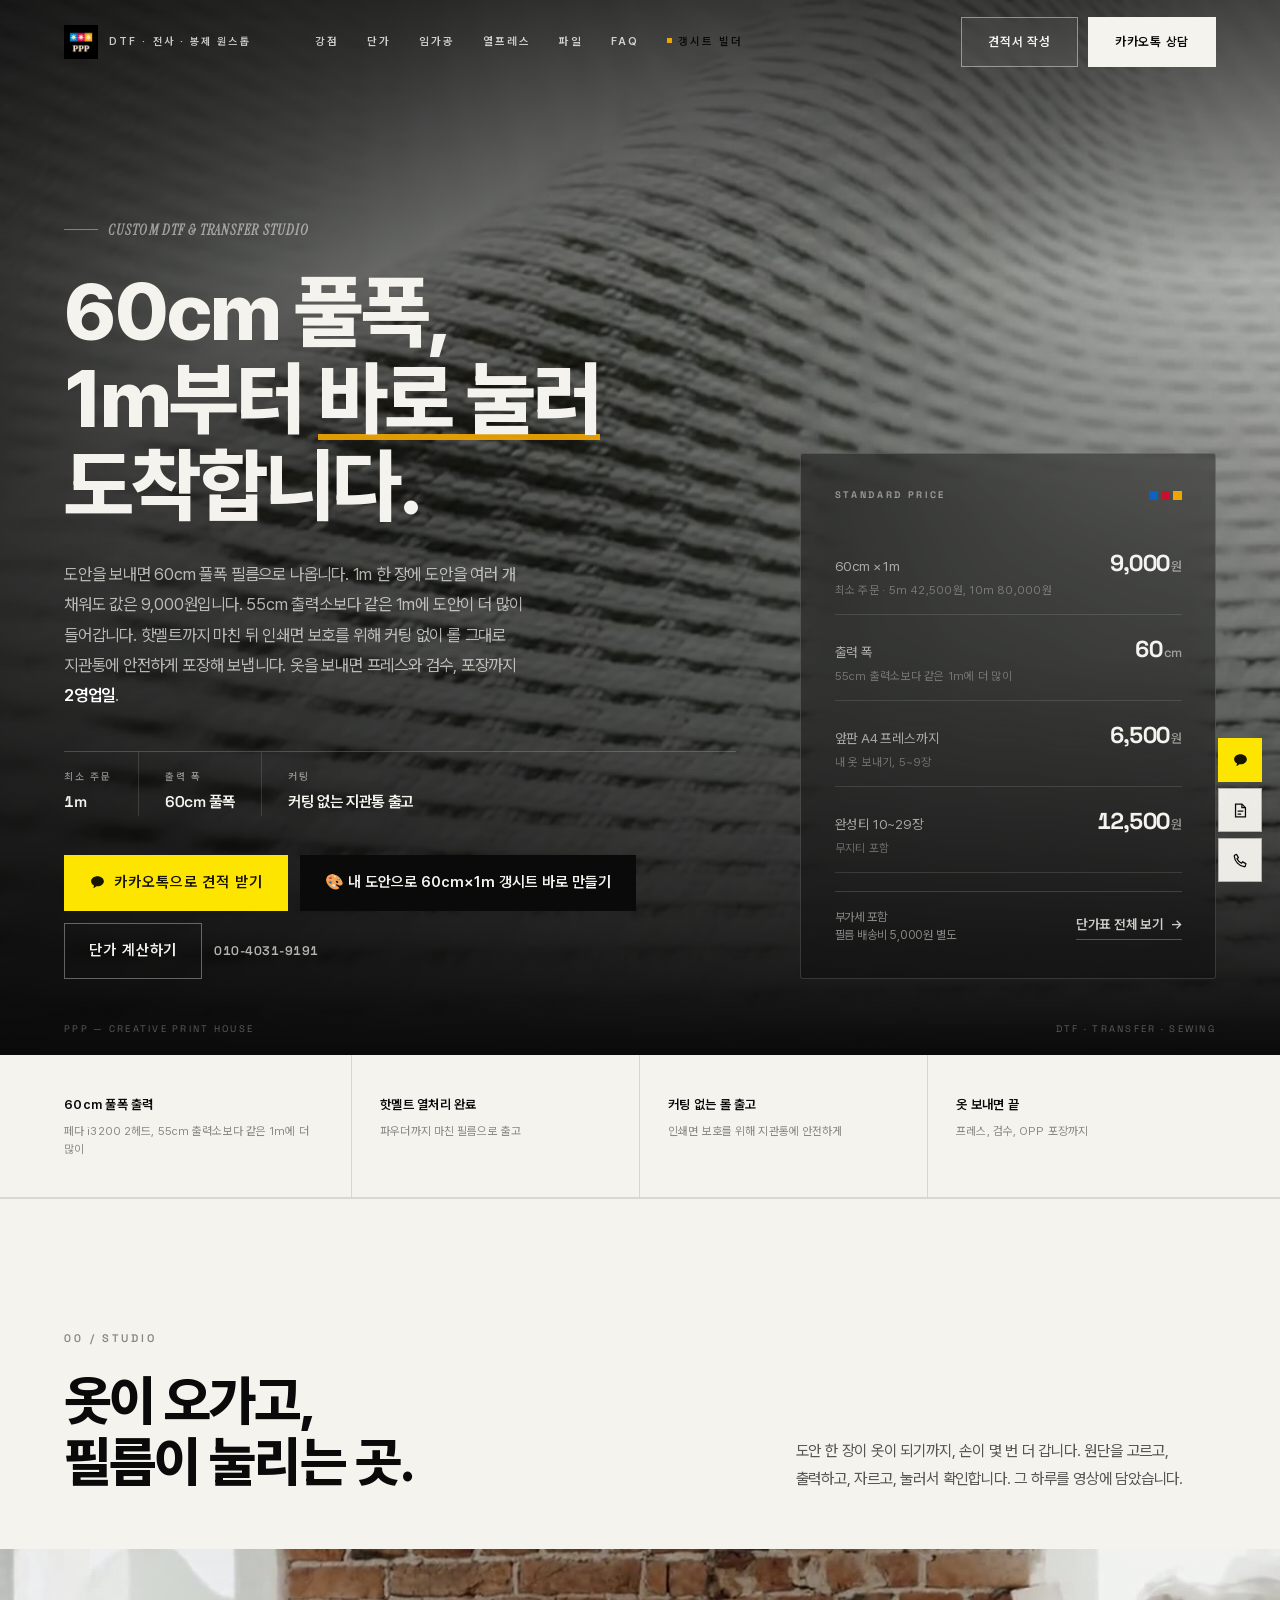
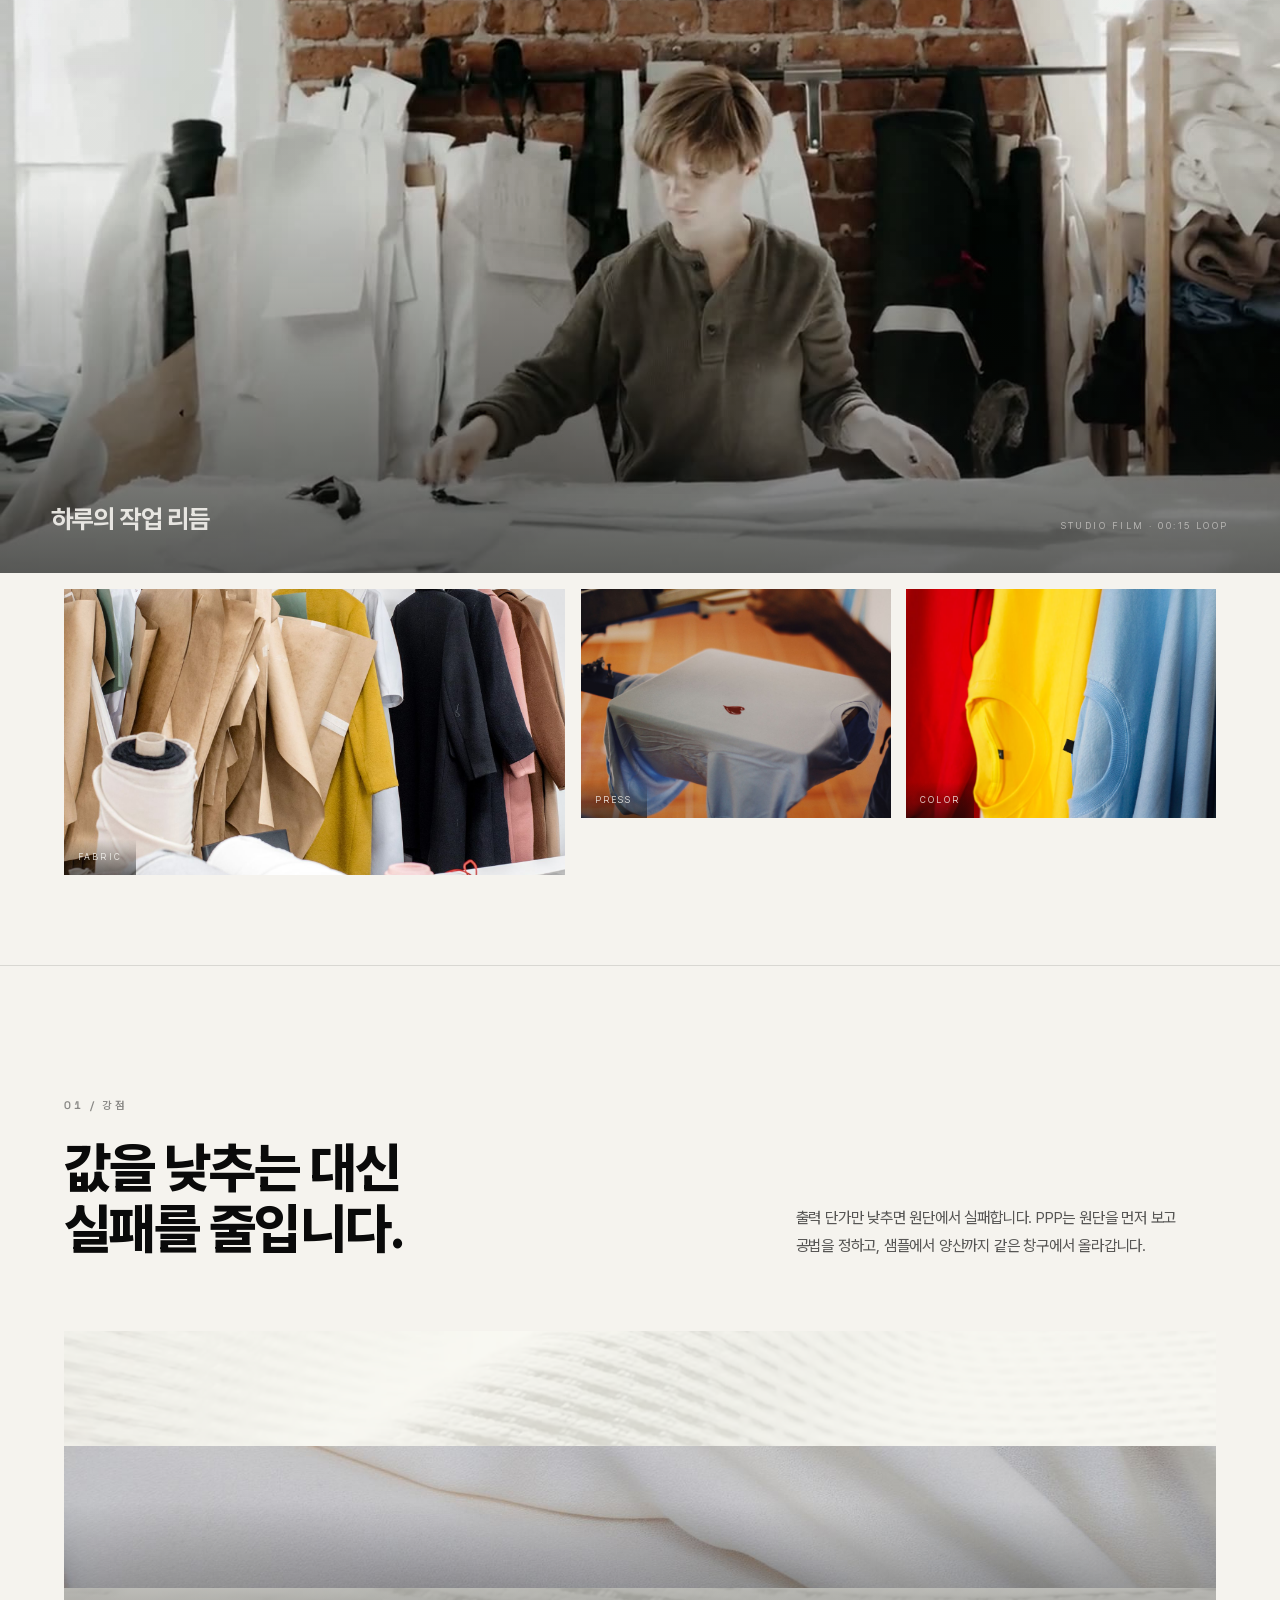
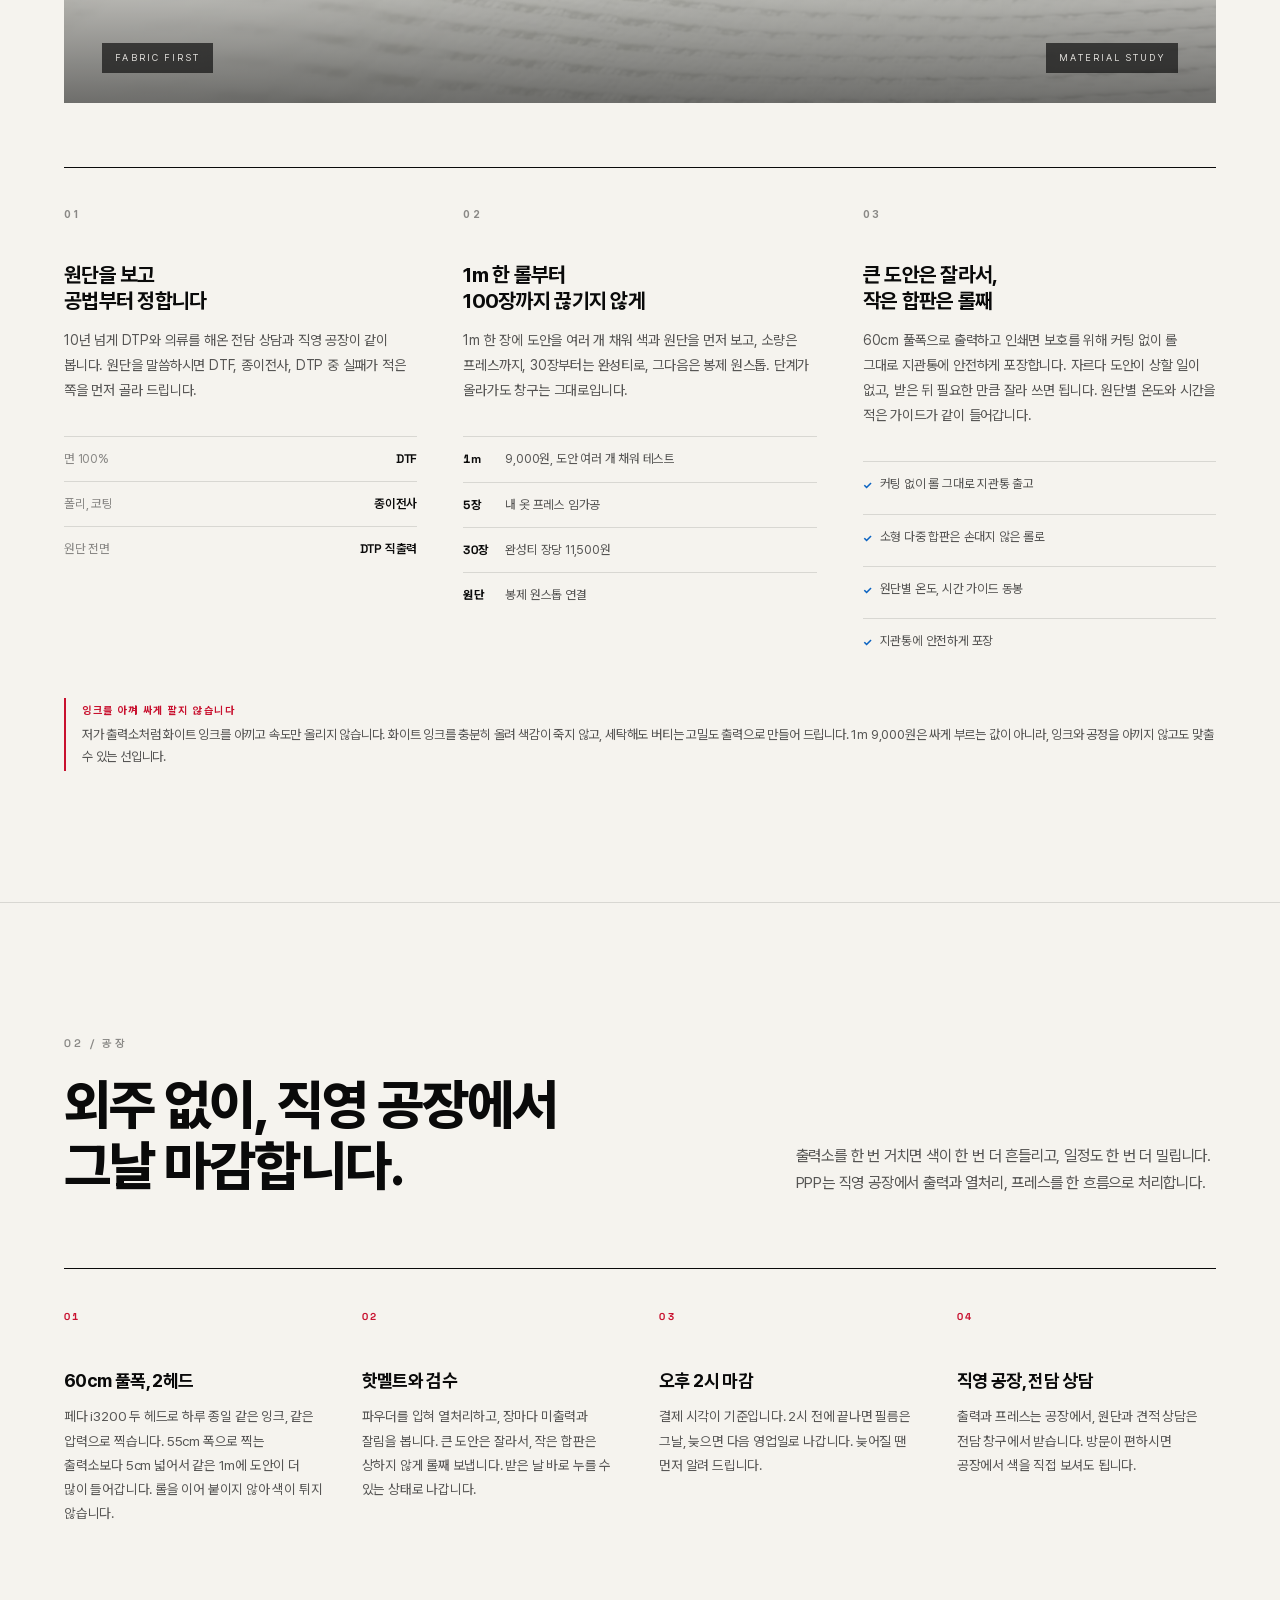
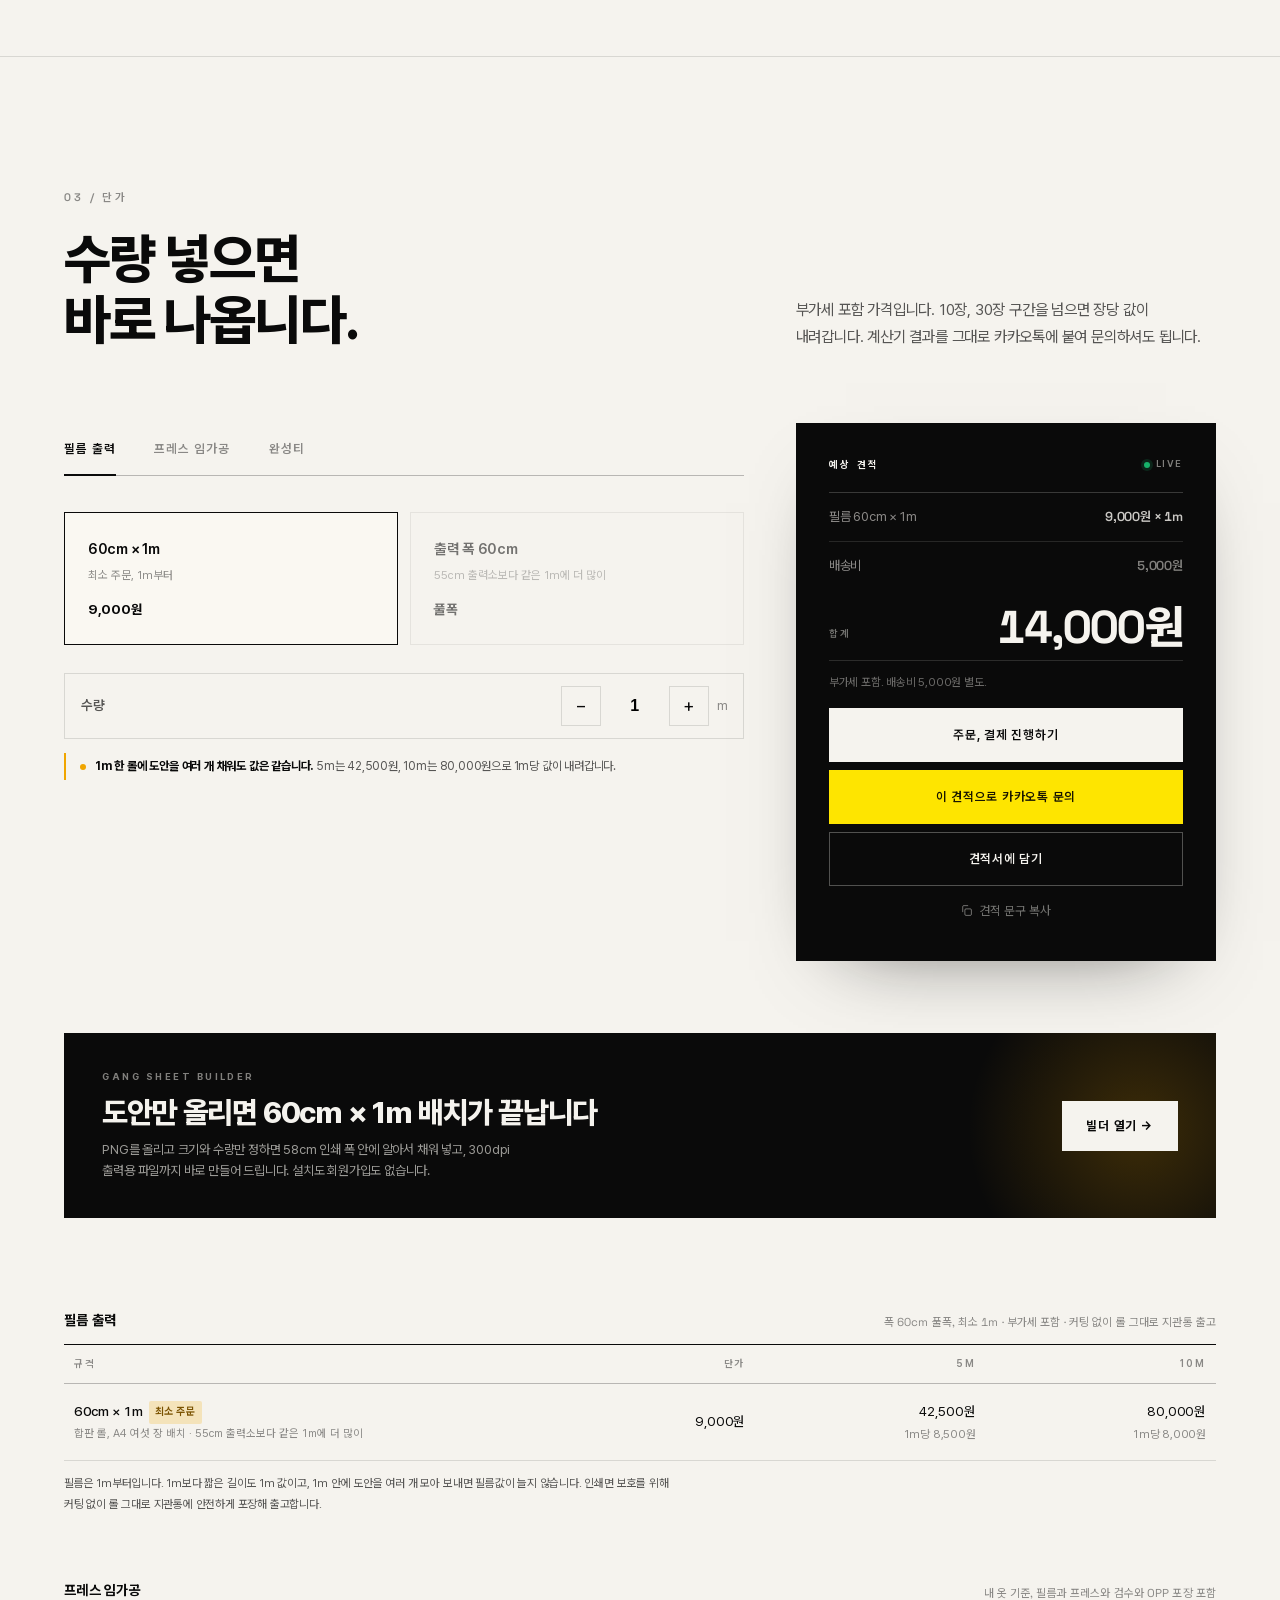
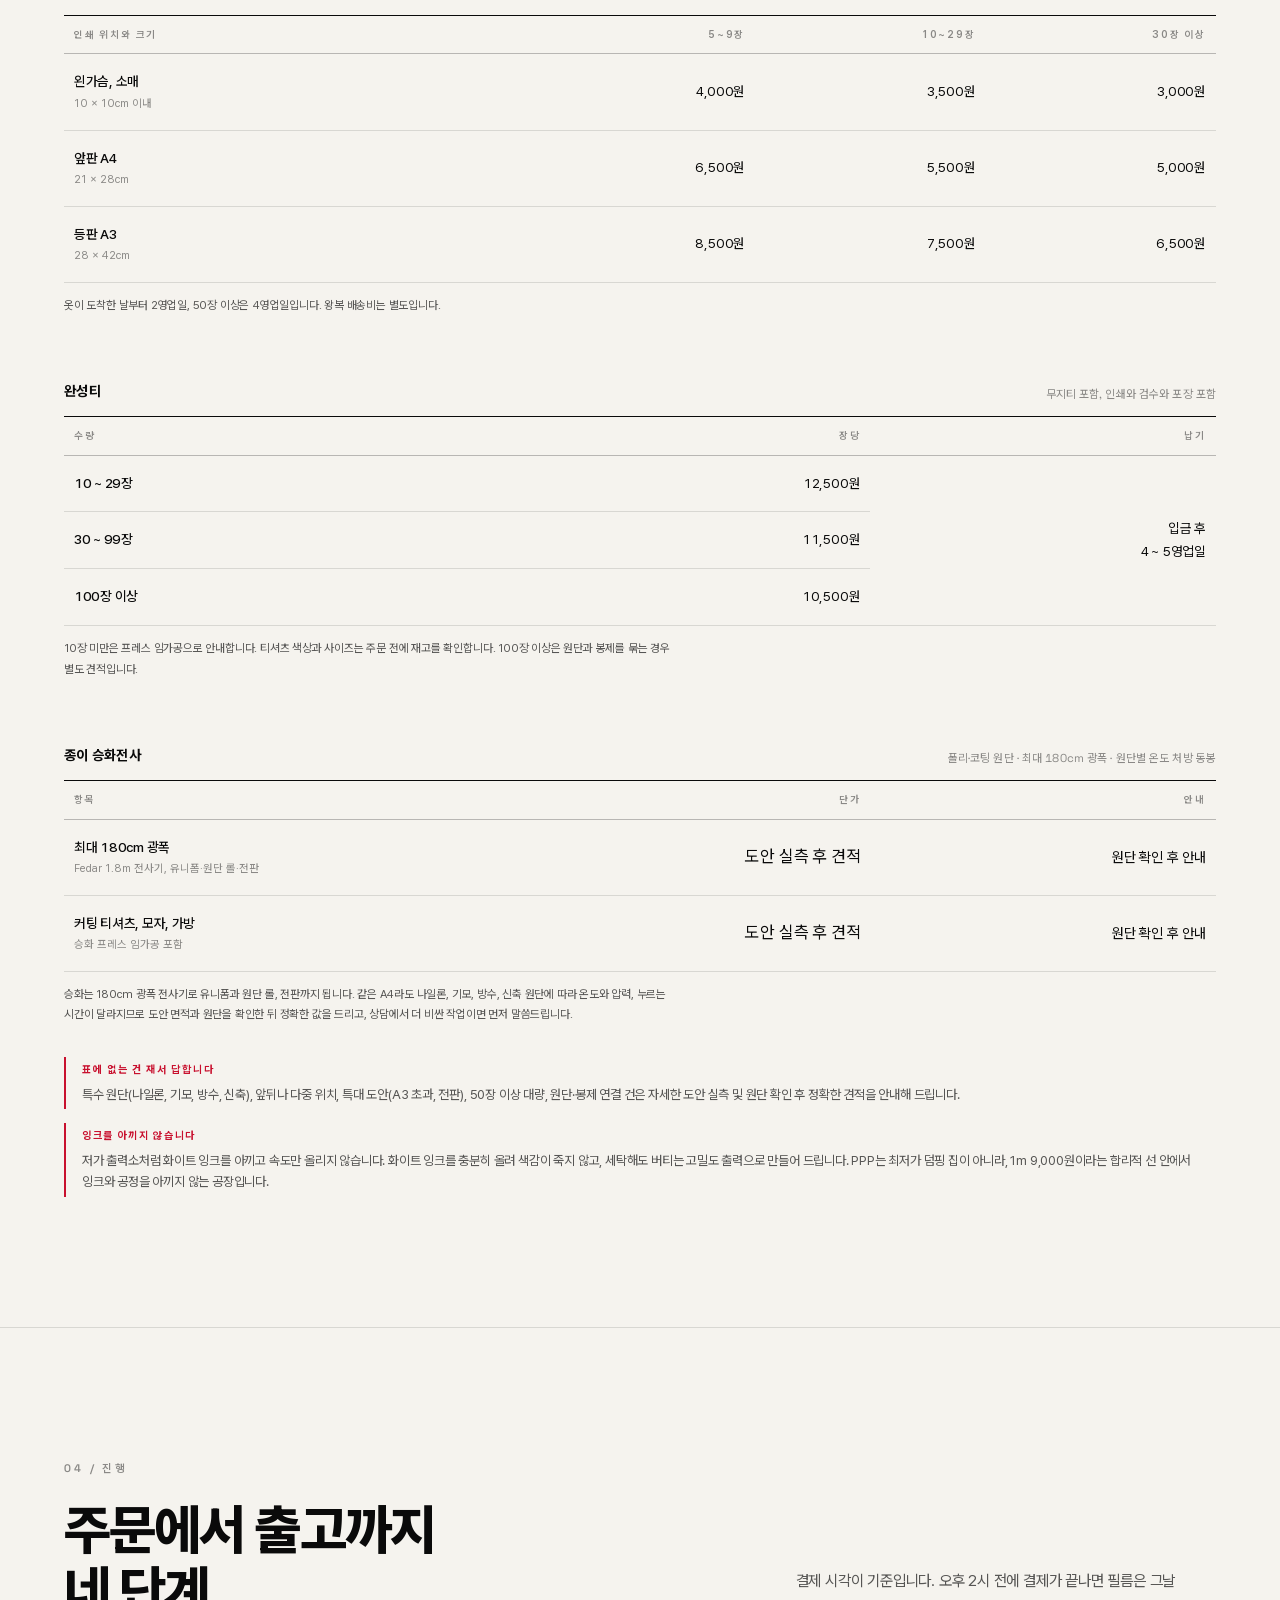
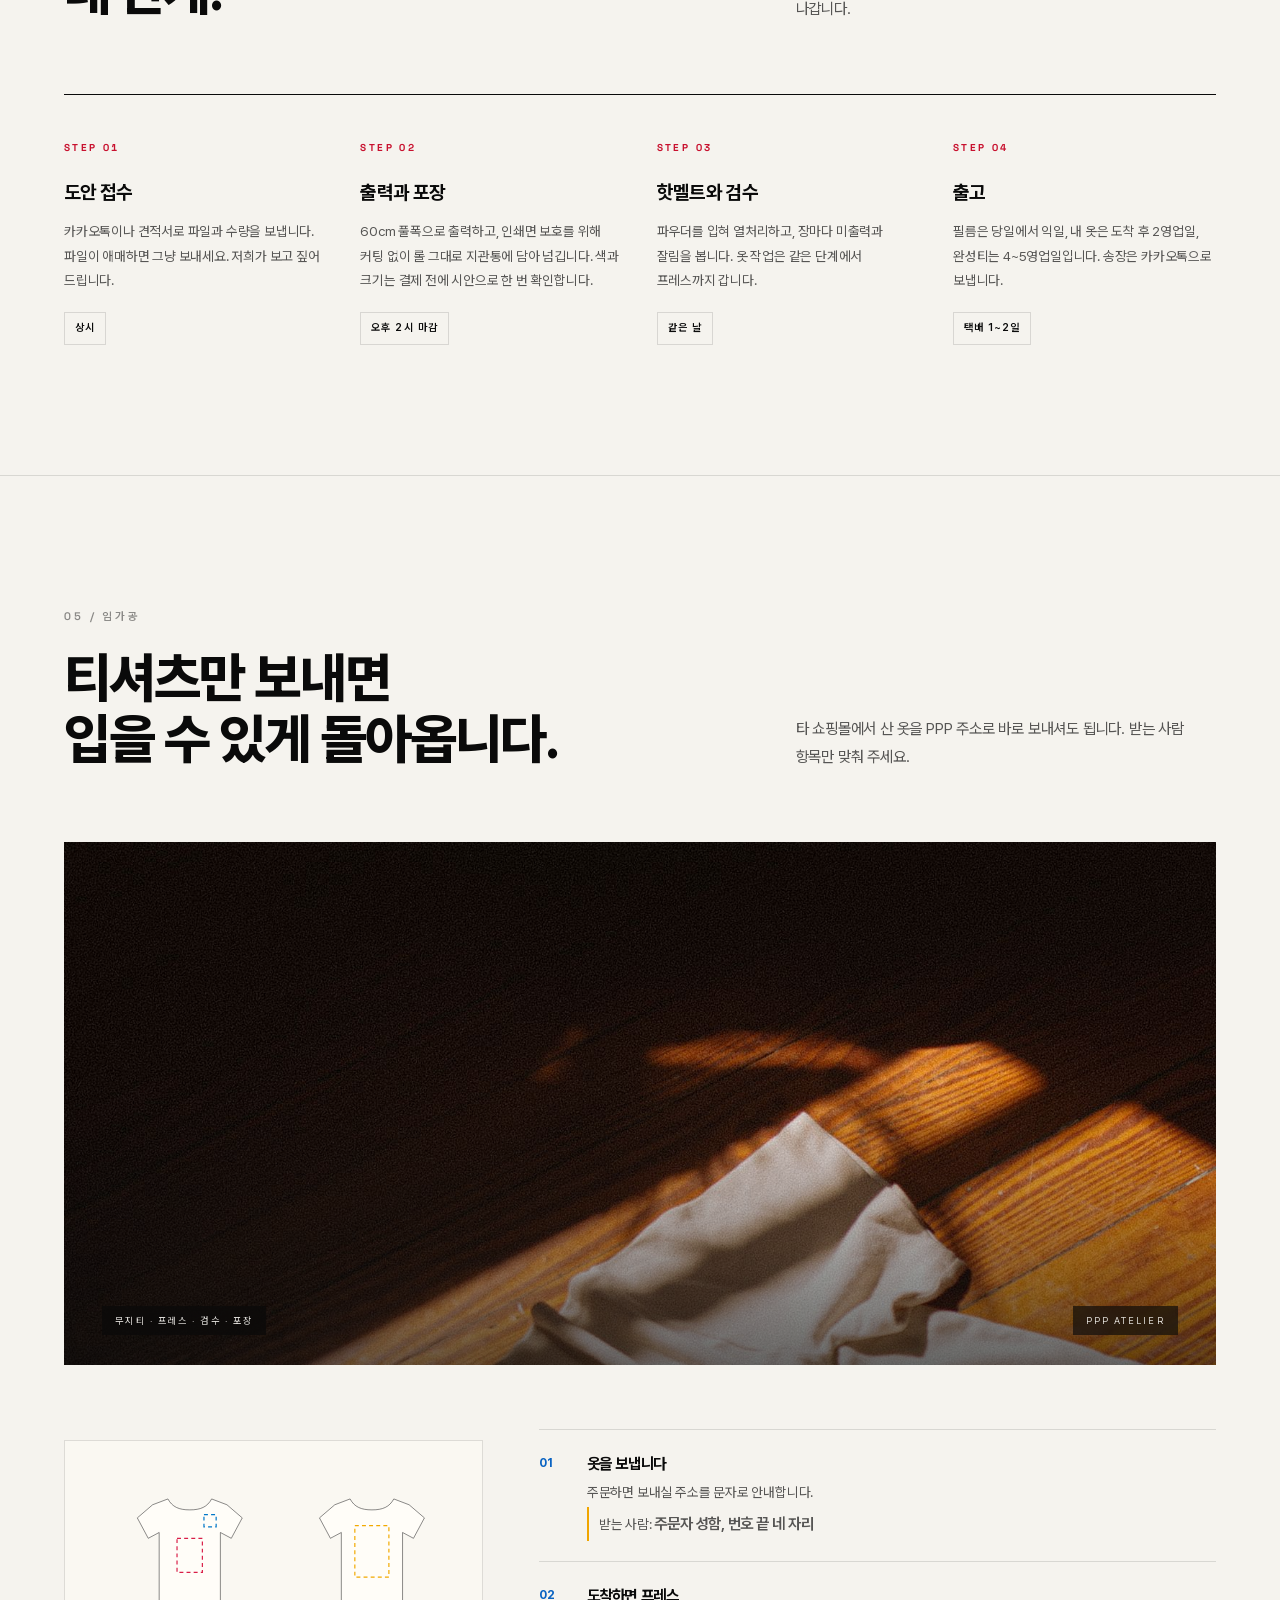
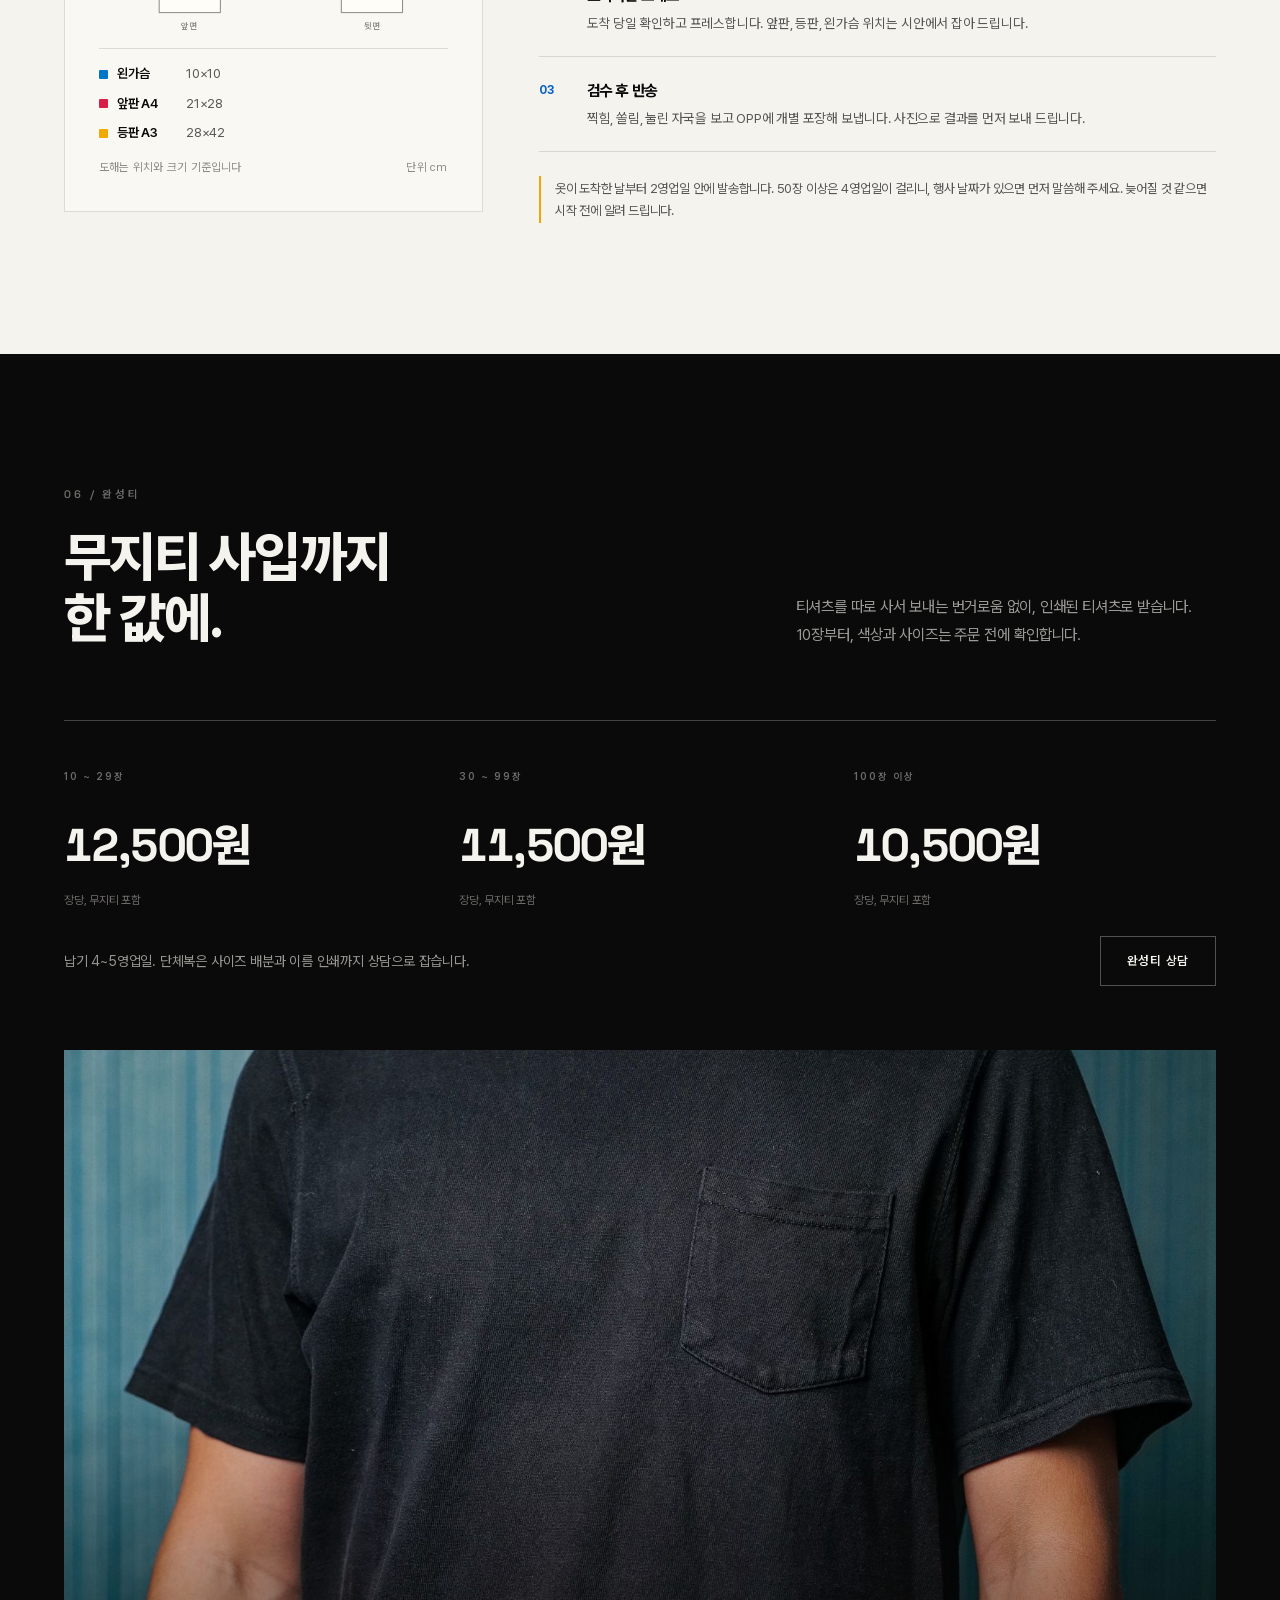
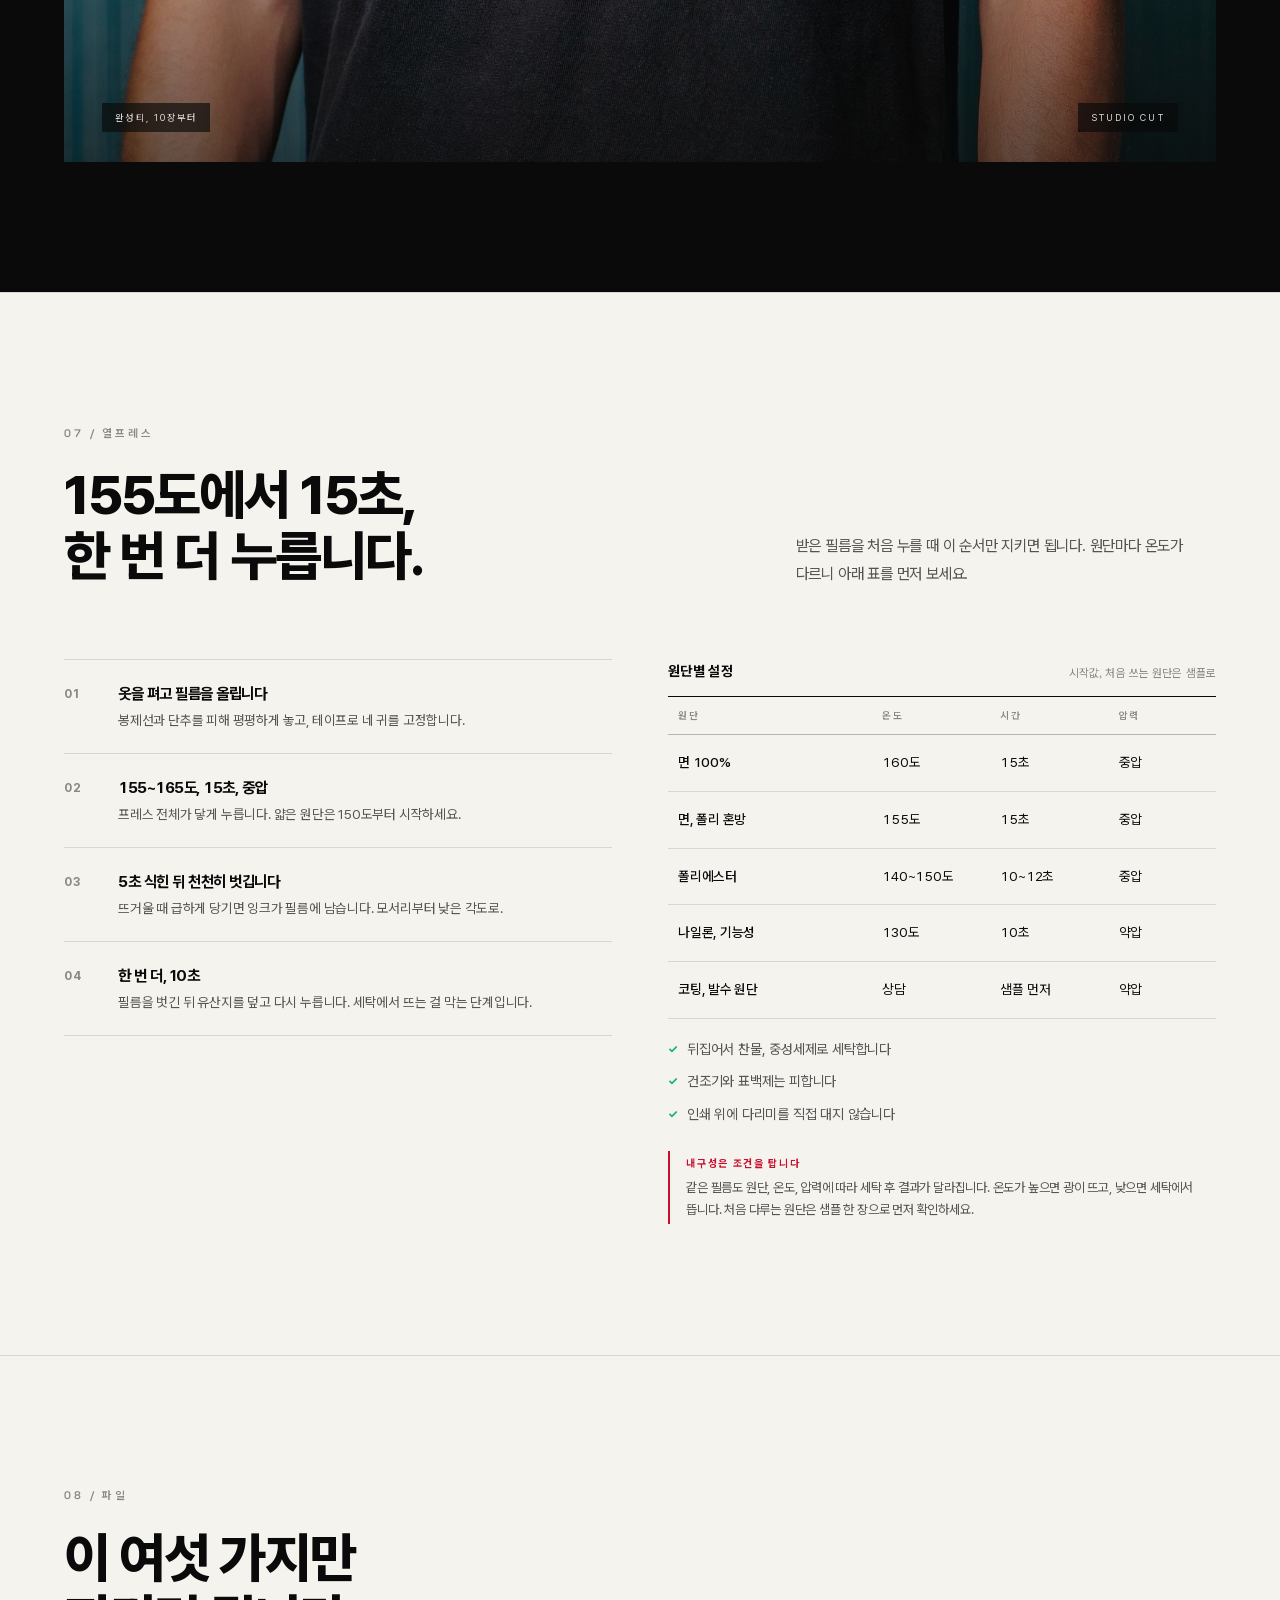
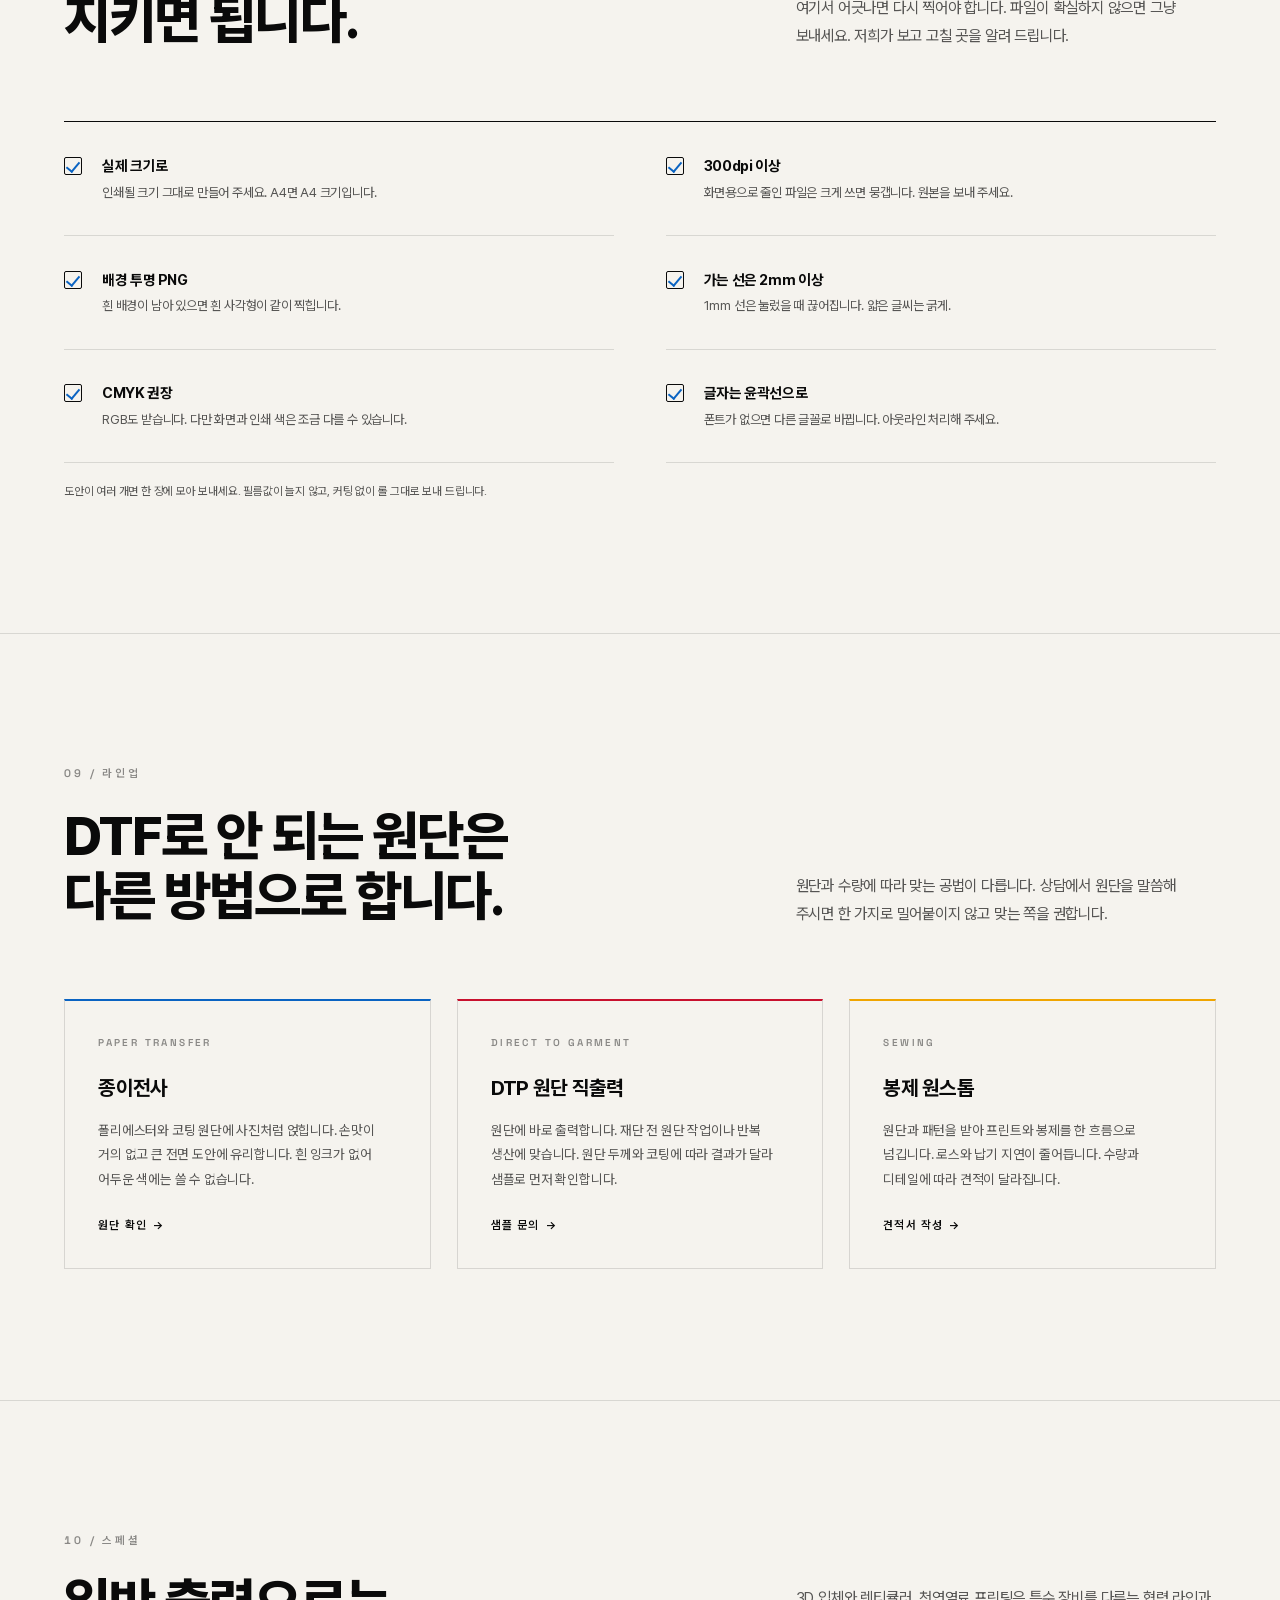
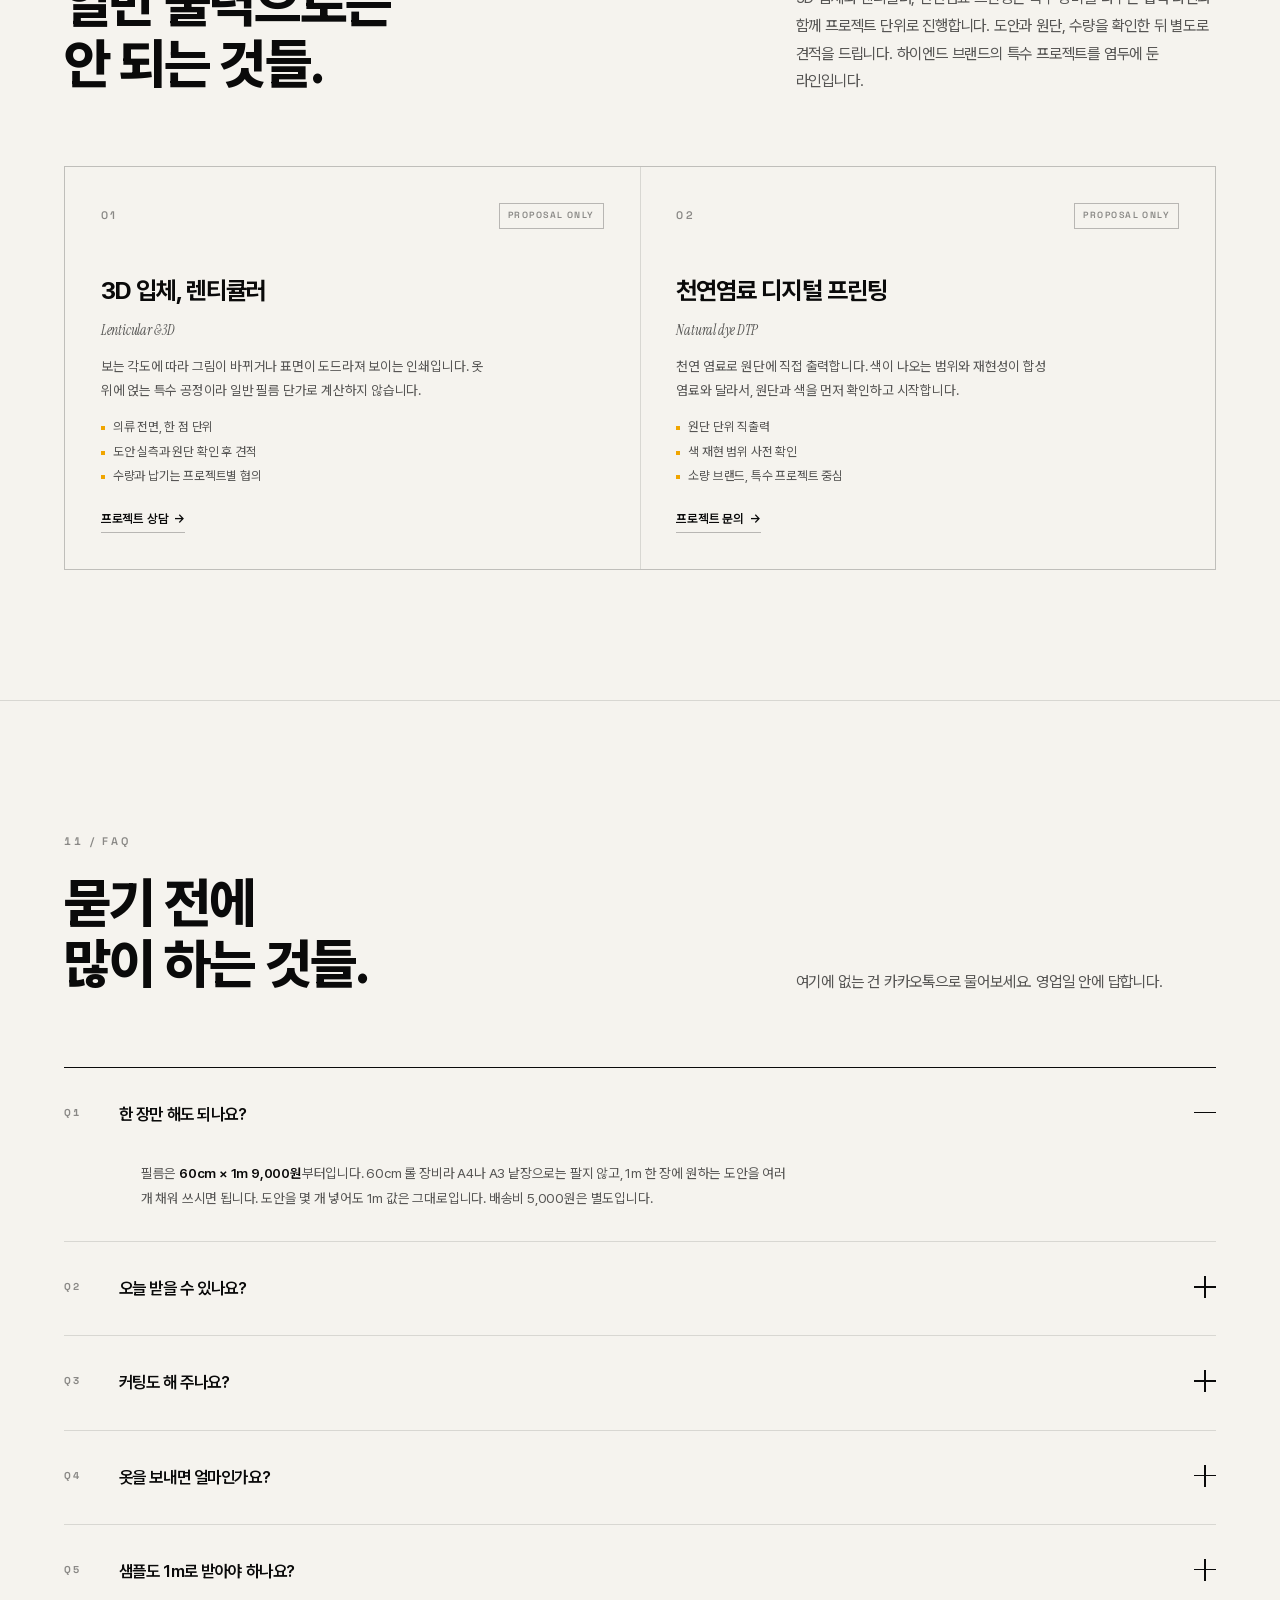
==== index.html @ 61d05943 "PPP 홈페이지와 60cm 갱시트 빌더" ====
<!DOCTYPE html>
<html lang="ko">
<head>
<meta charset="utf-8">
<meta name="viewport" content="width=device-width, initial-scale=1, viewport-fit=cover">
<title>PPP | 60cm 풀폭 DTF 출력, 1m부터 바로 눌러 쓰게 도착합니다</title>
<meta name="description" content="직영 DTF 공장. 페다 i3200 2헤드 60cm 풀폭 출력. 필름은 60cm × 1m 9,000원부터, 1m 안에 도안을 여러 개 채워 테스트합니다. 55cm 출력소보다 같은 1m에 도안이 더 들어갑니다. 커팅 없이 롤 그대로 지관통에 담아 보내고, 옷을 보내면 프레스와 검수, OPP 포장까지. 오후 2시 전 결제는 당일 출고.">
<meta name="theme-color" content="#0C0C0D">
<meta property="og:title" content="PPP | 60cm 풀폭 DTF 출력, 1m부터 바로 눌러 쓰게 도착합니다">
<meta property="og:description" content="페다 i3200 2헤드 60cm 풀폭. 60cm × 1m 9,000원, 5m 42,500원, 10m 80,000원. 옷을 보내면 프레스까지 2영업일.">
<meta property="og:type" content="website">
<link rel="stylesheet" href="assets/fonts.css">
<link rel="stylesheet" href="assets/order.css">
<style>
/* type: Pretendard + Space Grotesk + Instrument Serif */
.brand b,.eyebrow,.sec-no,.spec-top span,.spec-row dd,.mini dd,.ladder b,.rc-line b,.rc-total strong,
.tiers strong,.hero-meta dd,.hero-cap,.tbl-head span,.steps .n,.why .n,.g .n,.guide .n,.files .n,
.lineup .k,.faq summary .q,.hero .tel-link{
  font-family:"Space Grotesk","Pretendard Variable",Pretendard,sans-serif;font-feature-settings:"tnum" 1;
}
.brand b{font-weight:700;letter-spacing:.26em}
.eyebrow{letter-spacing:.28em}
.shot{min-width:0;max-width:100%}
.hero-act a[href="builder.html"]{text-transform:none;letter-spacing:0}
.sp{display:grid;grid-template-columns:1fr 1fr;gap:1px;background:var(--line);border:1px solid var(--line)}
.sp article{background:var(--paper);padding:clamp(22px,2.8vw,42px);display:flex;flex-direction:column;min-height:330px;transition:background .22s}
.sp article:hover{background:#fff}
.sp-top{display:flex;justify-content:space-between;align-items:center;gap:10px;margin-bottom:clamp(26px,3.6vw,54px)}
.sp-n{font-family:"Space Grotesk",Pretendard,sans-serif;font-size:11px;font-weight:600;letter-spacing:.2em;color:var(--ink-50)}
.sp-tag{font-family:"Space Grotesk",Pretendard,sans-serif;font-size:9px;font-weight:600;letter-spacing:.16em;text-transform:uppercase;color:var(--ink-50);border:1px solid var(--line-strong);padding:4px 8px}
.sp h3{font-size:clamp(19px,1.9vw,25px);font-weight:700;letter-spacing:-.04em;line-height:1.28}
.sp-en{font-family:"Instrument Serif",Georgia,serif;font-style:italic;font-size:15px;color:var(--ink-50);margin-top:5px}
.sp p{margin-top:13px;font-size:13.5px;color:var(--ink-70);line-height:1.72;max-width:44ch}
.sp ul{list-style:none;padding:0;margin:16px 0 0;display:grid;gap:6px}
.sp li{font-size:12.5px;color:var(--ink-70);display:flex;gap:8px;line-height:1.5}
.sp li::before{content:"";width:4px;height:4px;background:var(--yellow);margin-top:8px;flex:0 0 auto}
.sp-go{margin-top:auto;padding-top:22px;font-size:12.5px;font-weight:600;display:inline-flex;gap:6px;align-items:center;border-bottom:1px solid var(--line-strong);align-self:flex-start;padding-bottom:2px}
.sp-go:hover{border-bottom-color:var(--ink)}
@media (max-width:760px){.sp{grid-template-columns:1fr}.sp article{min-height:0}}
.rc-order-cta{background:var(--paper);color:var(--ink);border:0;font-weight:700;letter-spacing:.02em}
.rc-order-cta:hover{background:#fff}
.hero .eyebrow{font-family:"Instrument Serif",Georgia,serif;font-style:italic;font-size:14px;letter-spacing:.08em;text-transform:none}
.rc-total strong,.tiers strong,.spec-row dd{letter-spacing:-.035em}
</style>
<style>
/* 갱시트 빌더 CTA */
.build-cta{display:grid;grid-template-columns:minmax(0,1fr) auto;gap:clamp(16px,3vw,40px);align-items:center;  background:var(--ink);color:var(--paper);padding:clamp(22px,3vw,36px) clamp(20px,3vw,40px);margin-top:clamp(40px,6vw,72px);  text-decoration:none;position:relative;overflow:hidden;transition:background .2s}
.build-cta:hover{background:#141416}
.build-cta::after{content:"";position:absolute;right:-8%;top:-40%;width:340px;height:340px;  background:radial-gradient(closest-side,rgba(240,165,0,.22),transparent);pointer-events:none}
.build-cta .bc-k{display:block;font-size:9.5px;font-weight:700;letter-spacing:.26em;text-transform:uppercase;color:rgba(245,243,238,.5)}
.build-cta b{display:block;font-size:clamp(19px,2.4vw,30px);font-weight:800;letter-spacing:-.04em;line-height:1.24;margin:8px 0 0}
.build-cta p{font-size:13px;line-height:1.66;color:rgba(245,243,238,.62);margin:8px 0 0;max-width:52ch}
.build-cta .bc-go{display:inline-flex;align-items:center;gap:8px;height:50px;padding:0 24px;background:var(--paper);color:var(--ink);  font-size:12.5px;font-weight:700;letter-spacing:.06em;text-transform:uppercase;white-space:nowrap;position:relative;z-index:1}
.build-cta:hover .bc-go{background:#fff}
@media (max-width:760px){.build-cta{grid-template-columns:1fr}.build-cta .bc-go{justify-self:start}}
.nav a.is-new{color:var(--ink)}
.nav a.is-new::before{content:"";display:inline-block;width:5px;height:5px;background:var(--yellow);margin-right:6px;vertical-align:2px}
</style>
<style>@font-face{font-family:'Pretendard Variable';src:url([data-uri]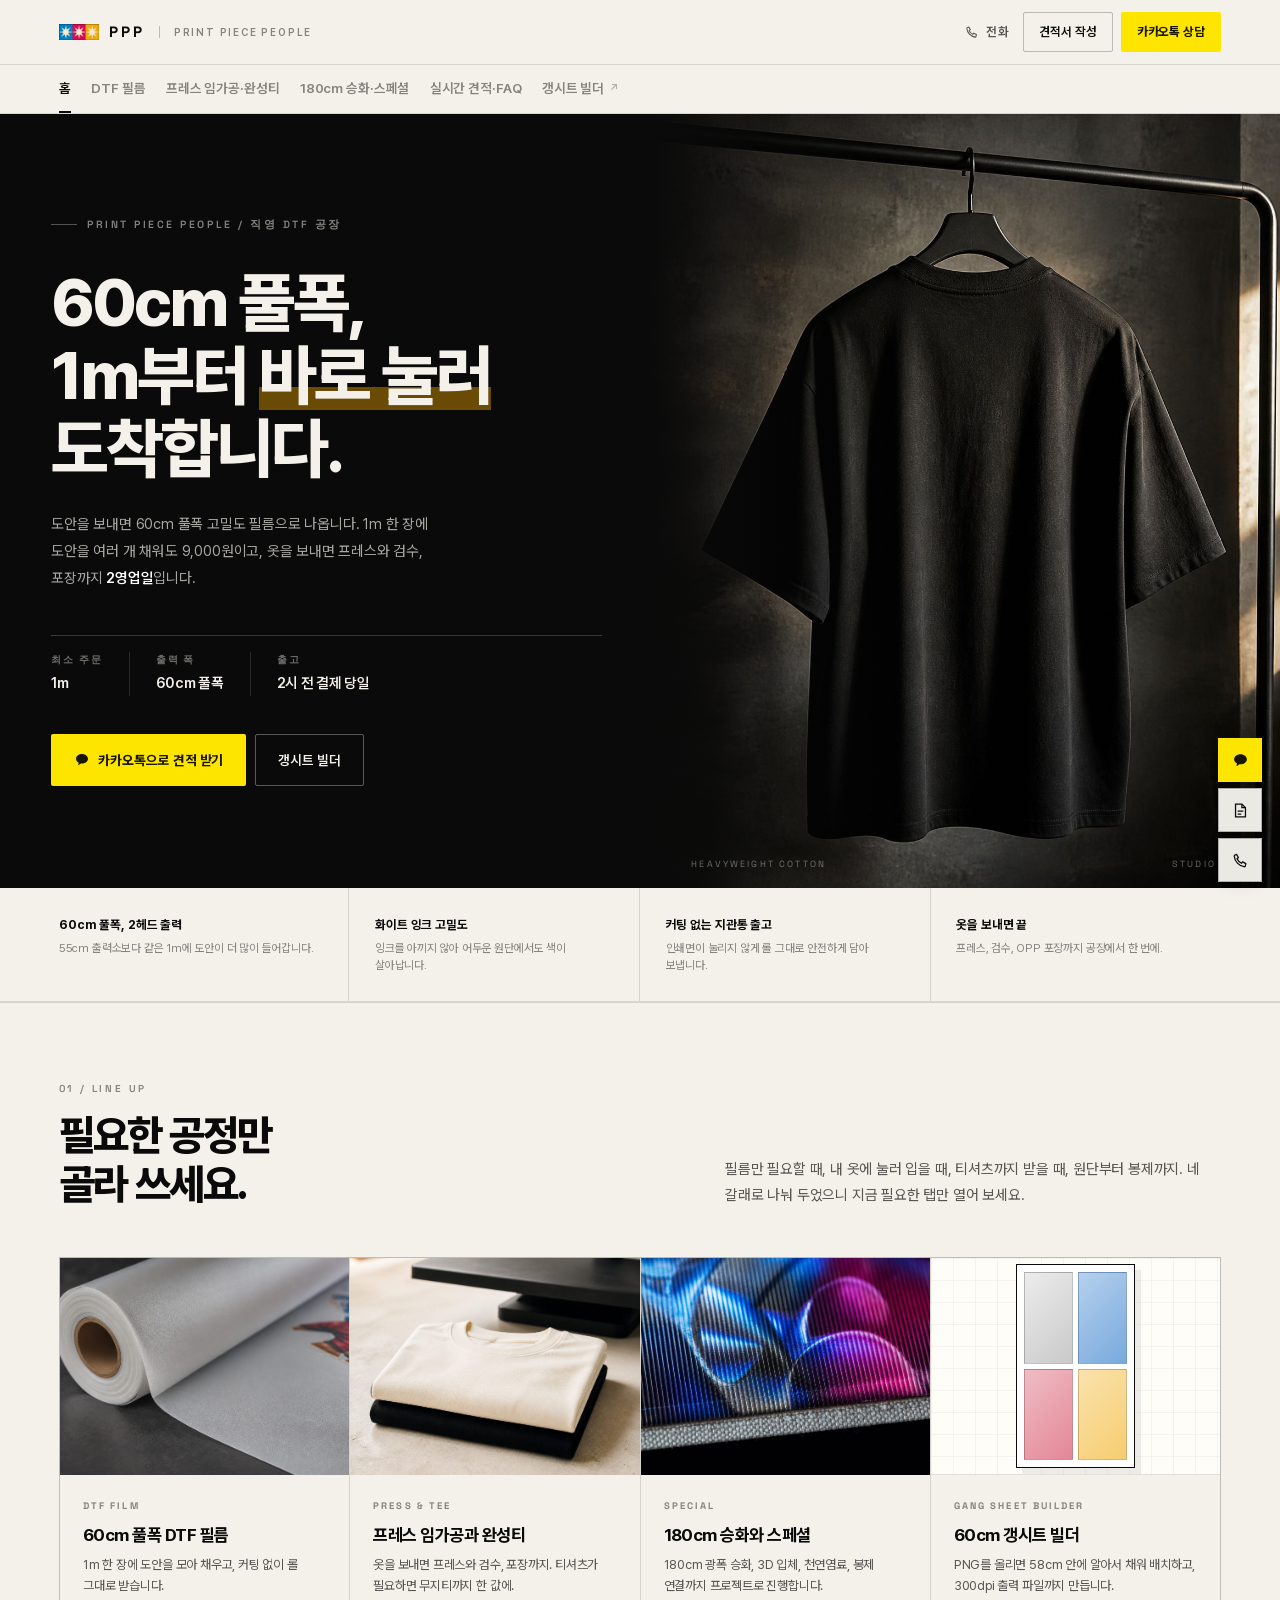
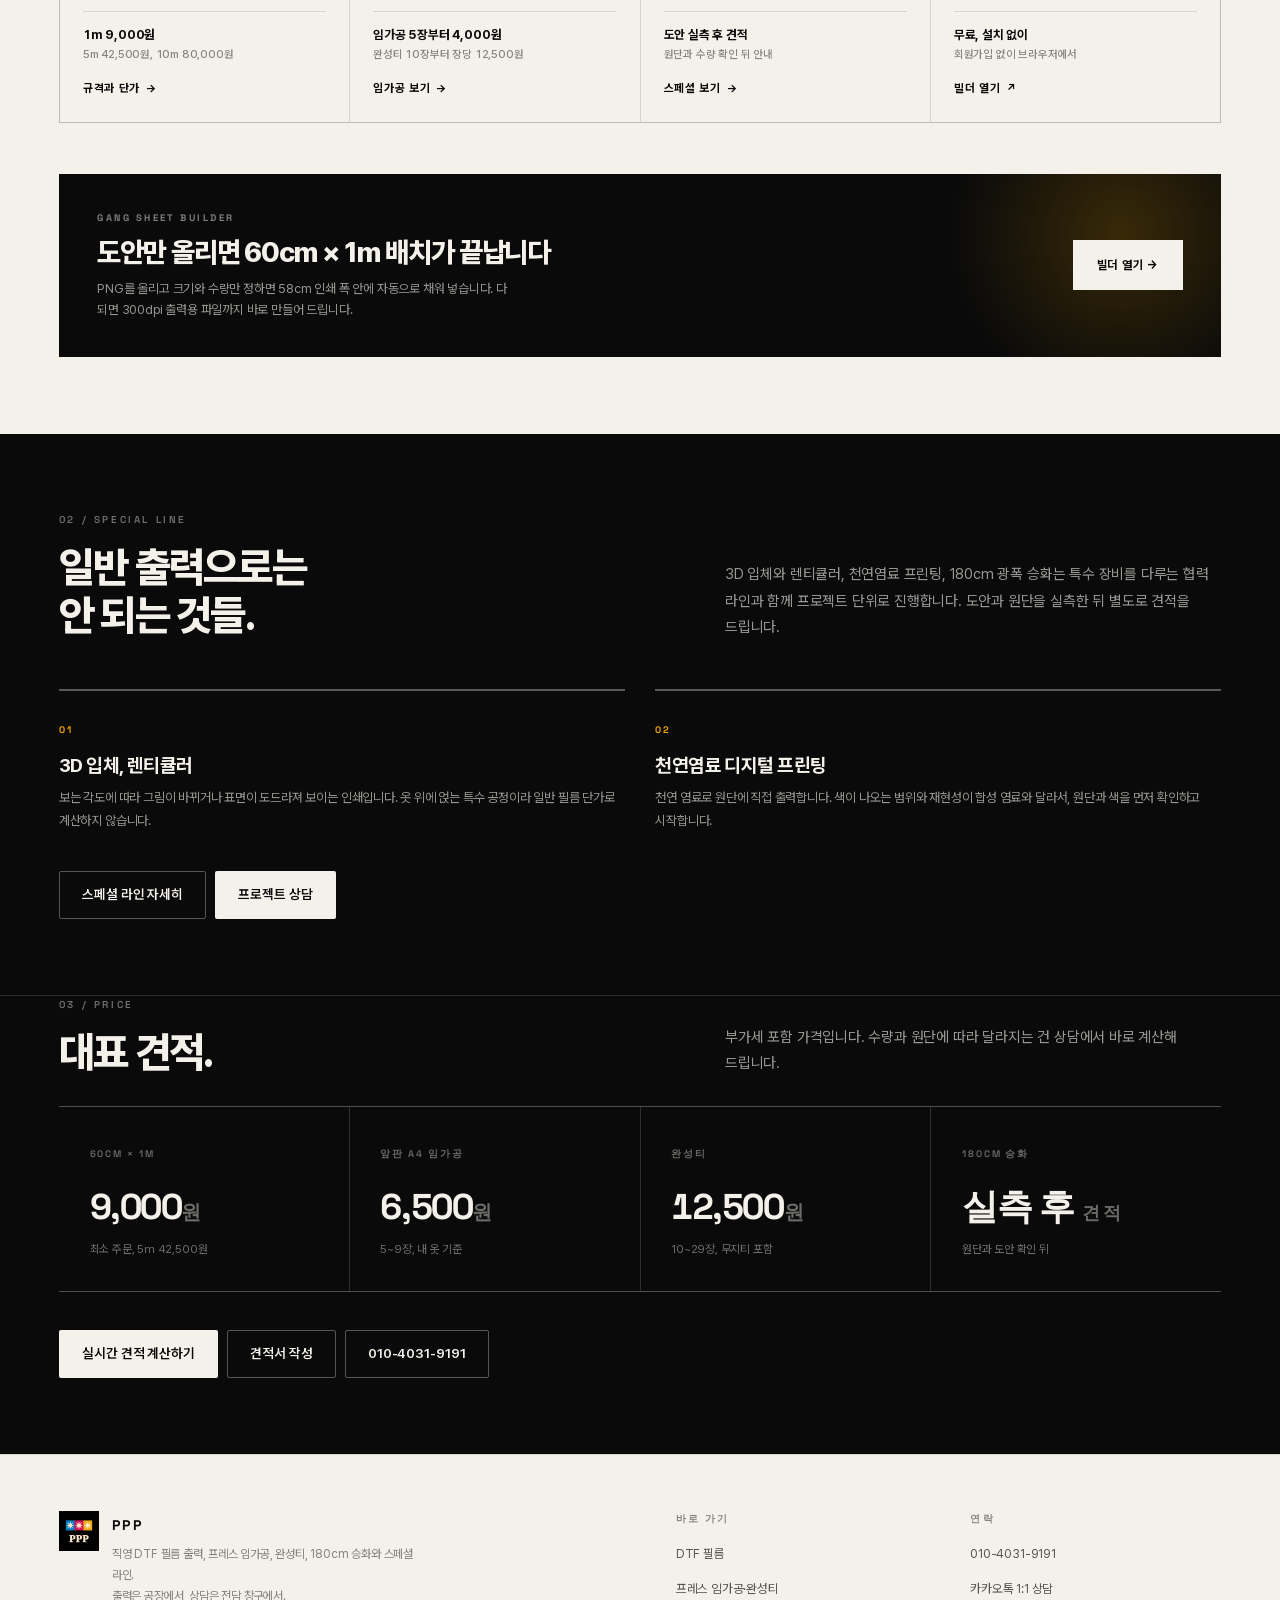
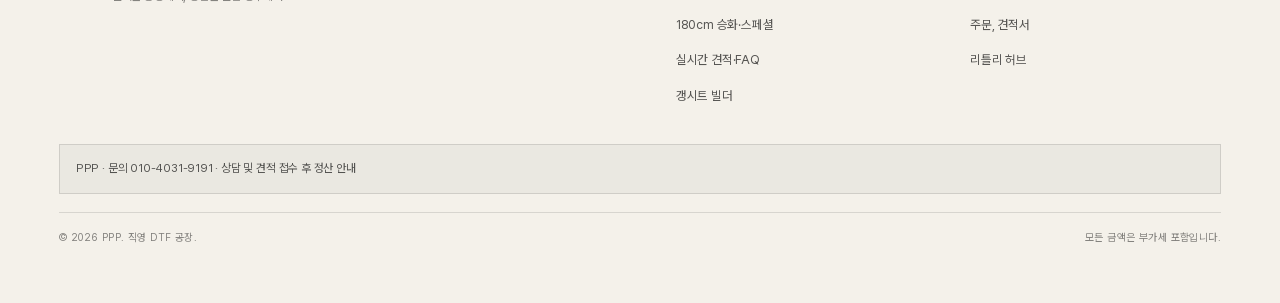
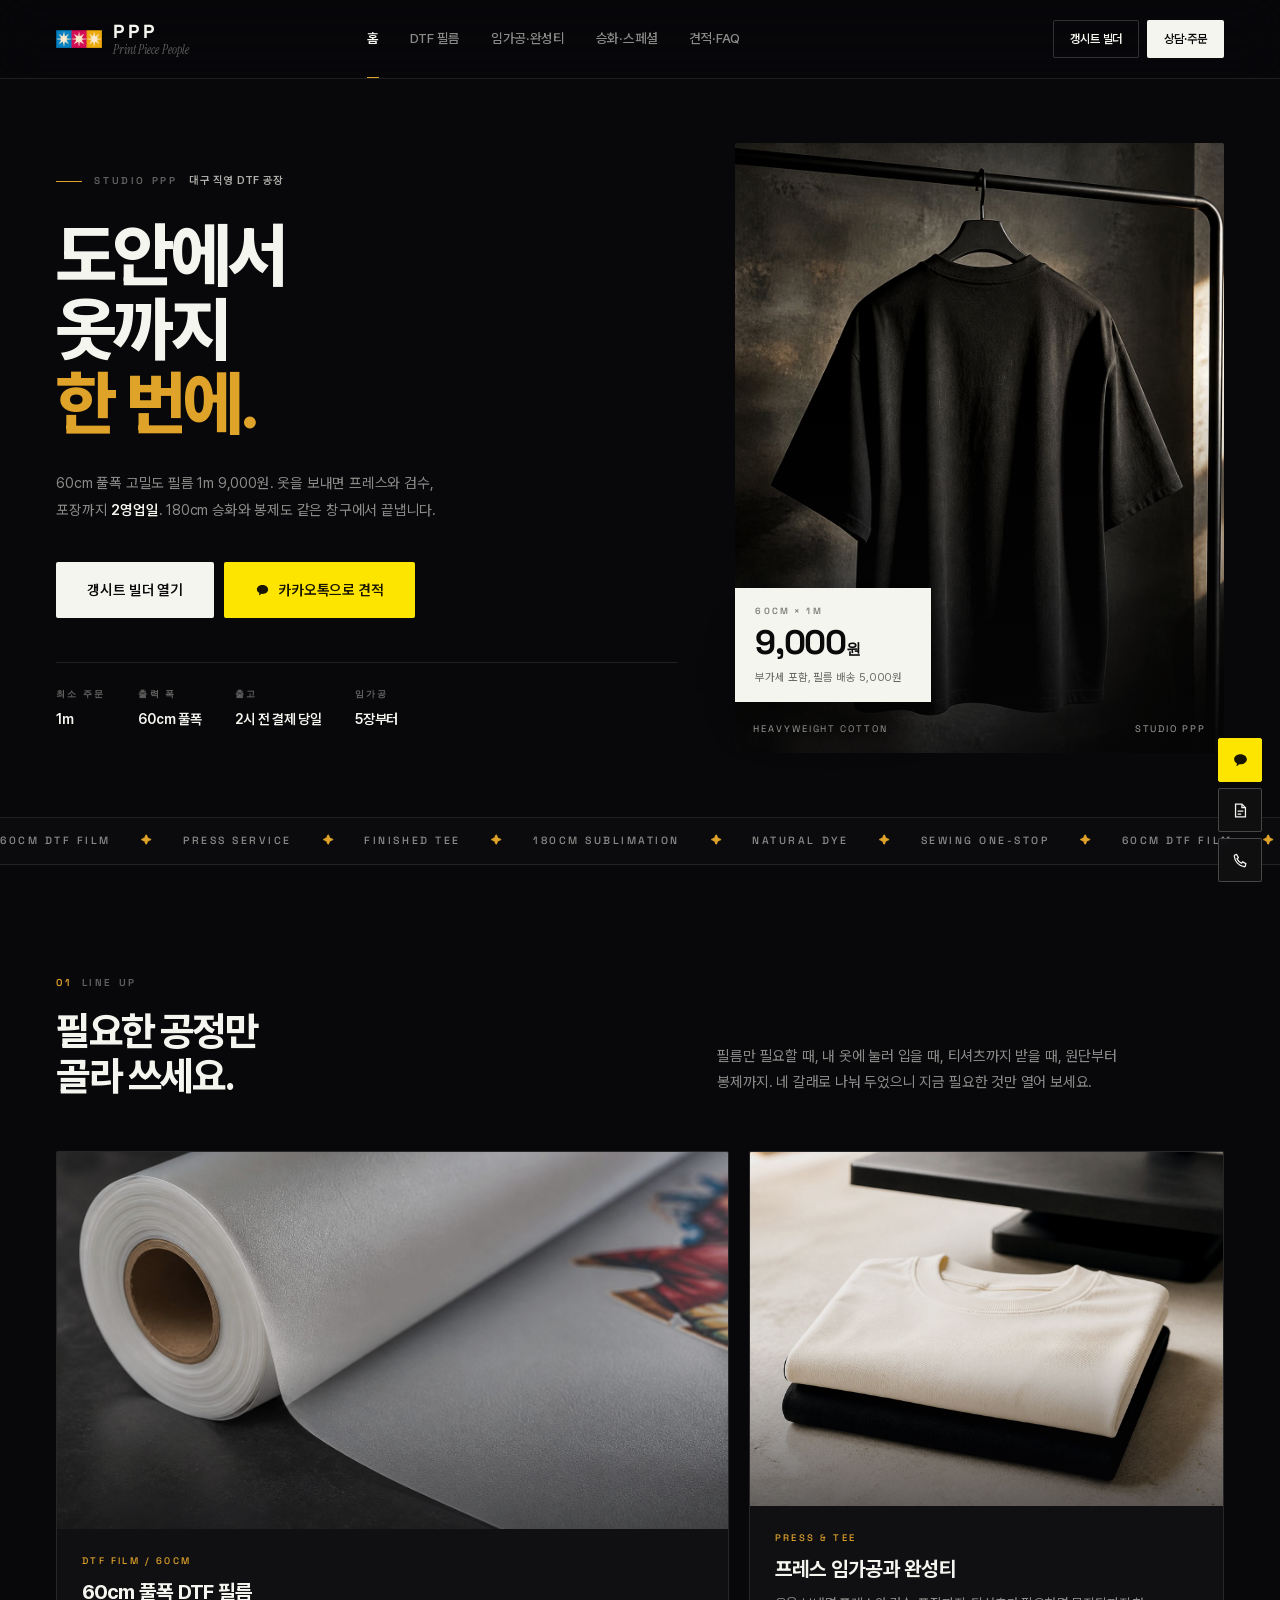
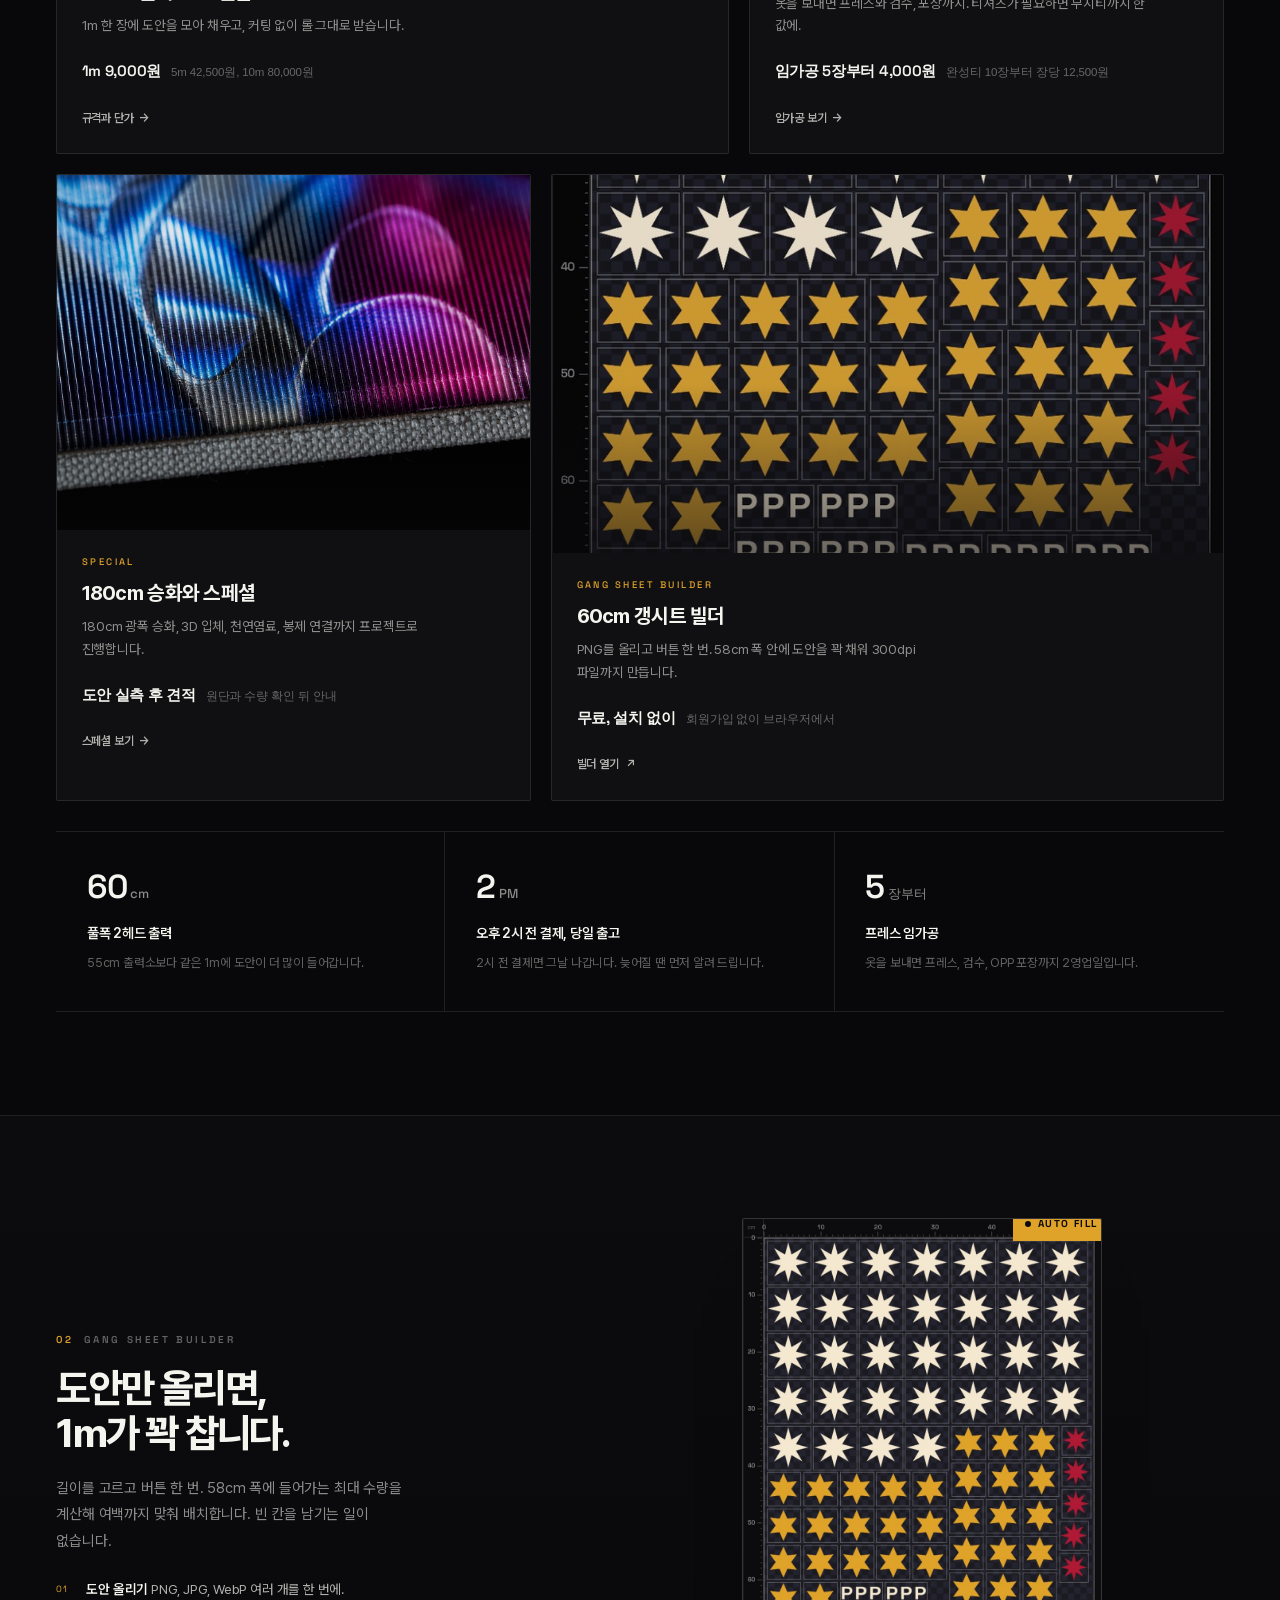
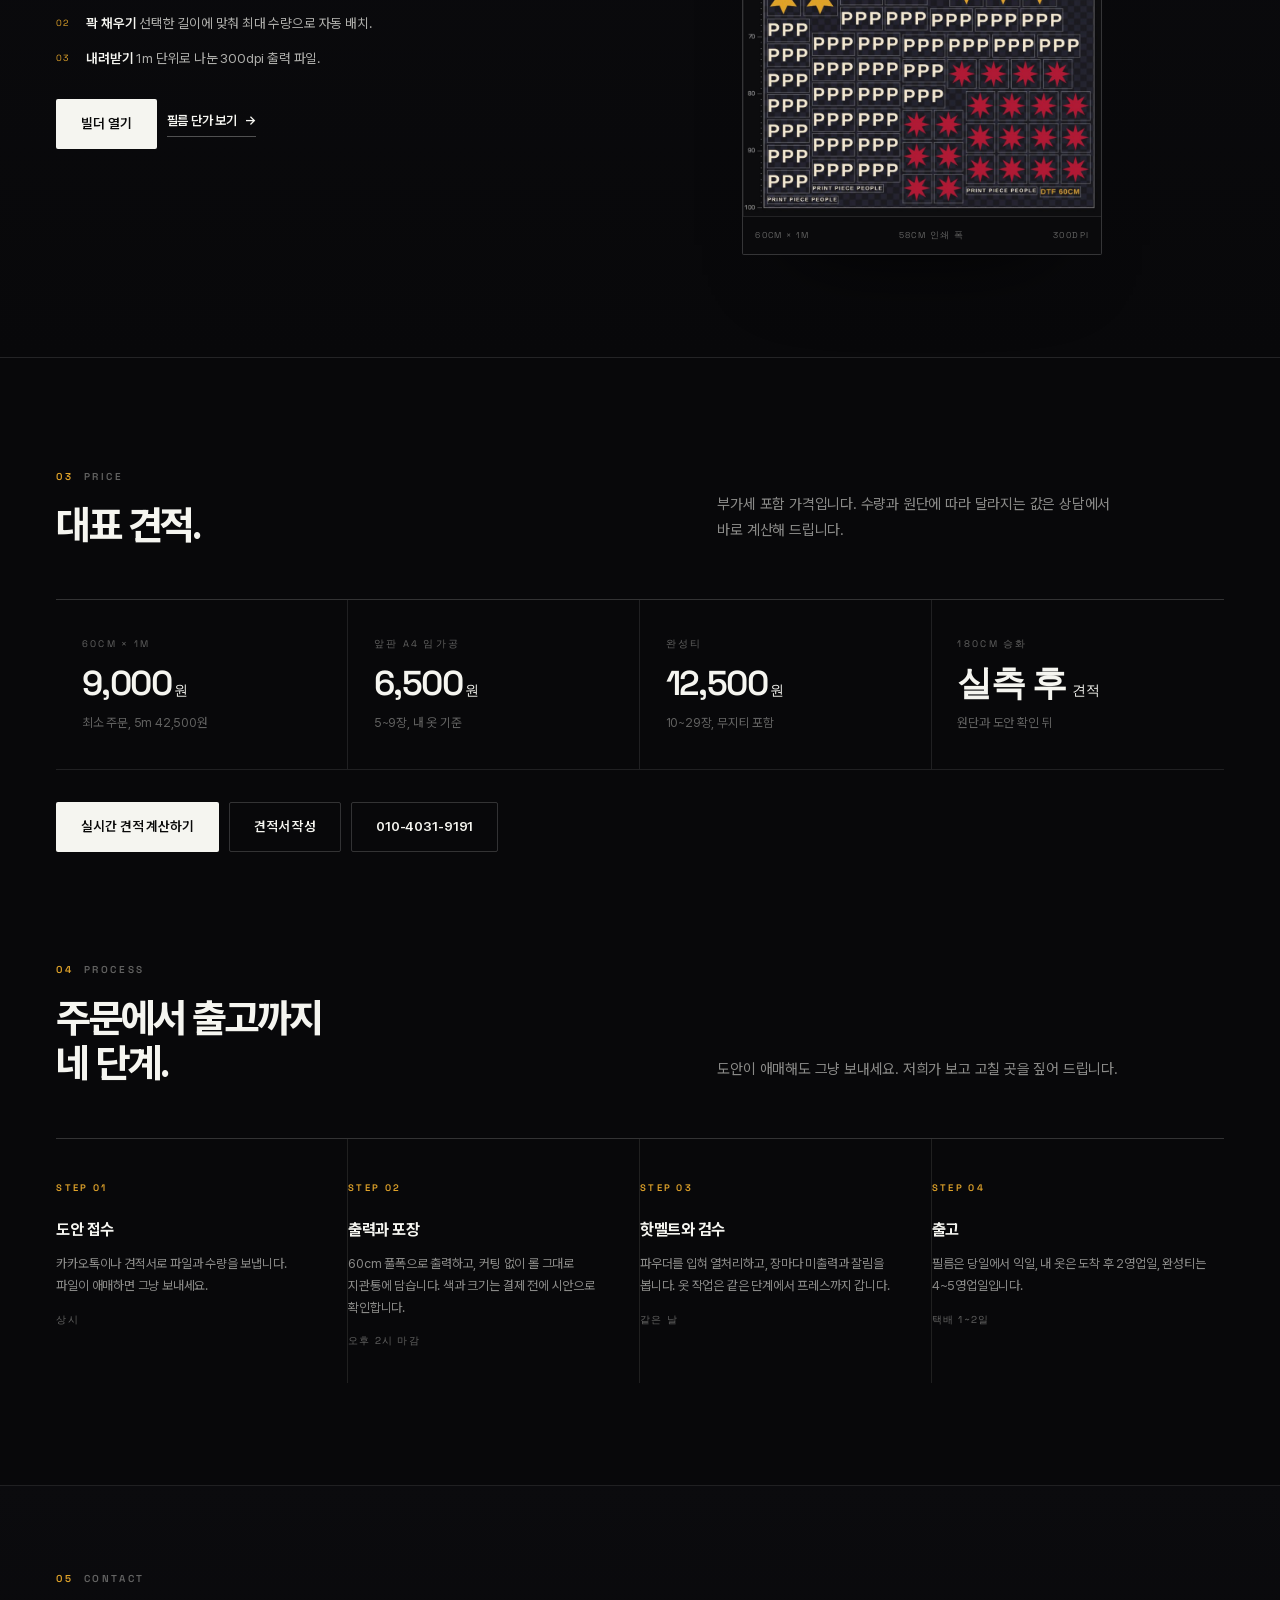
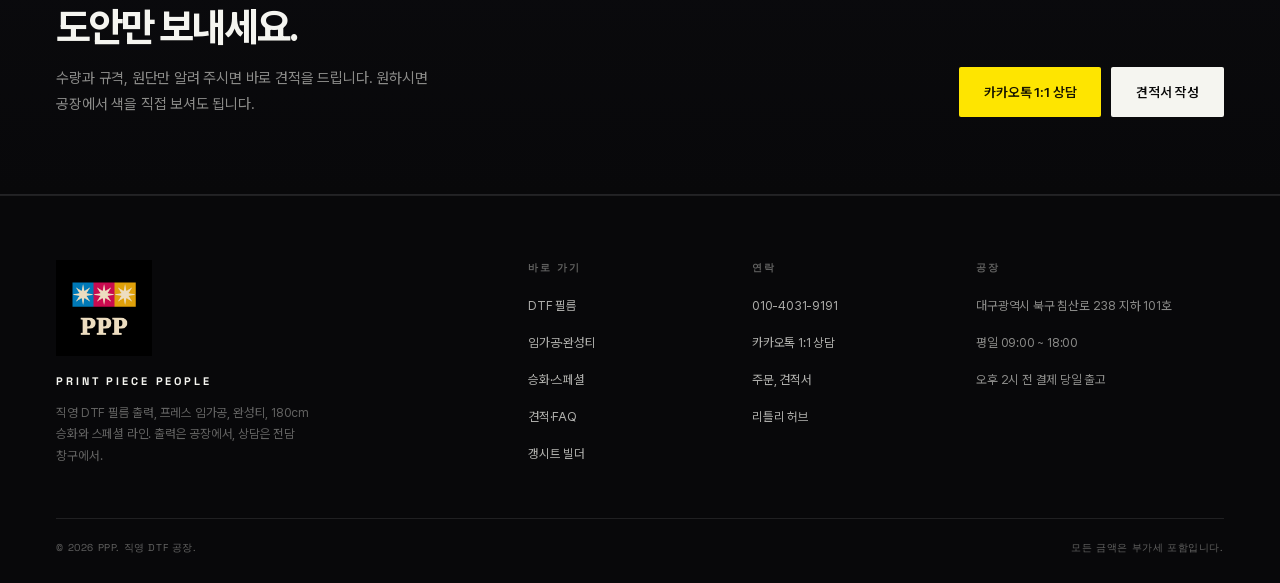
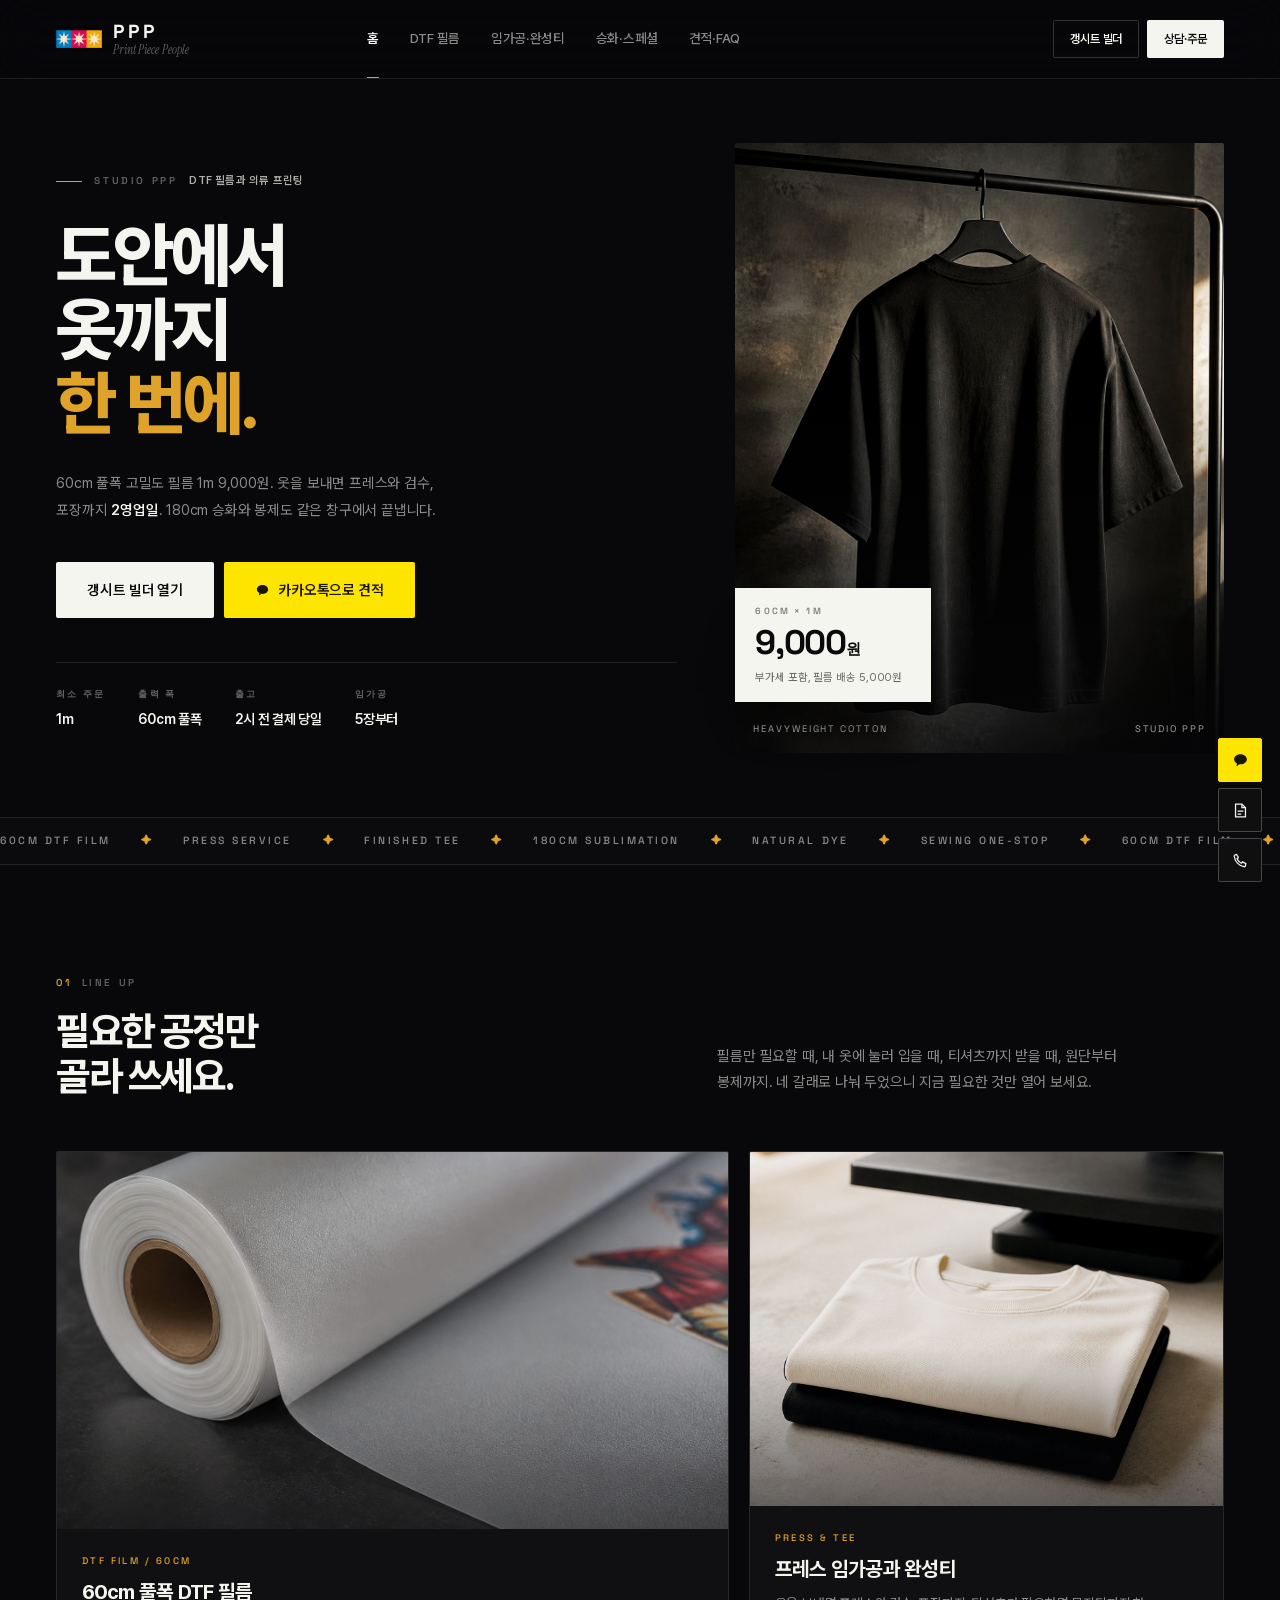
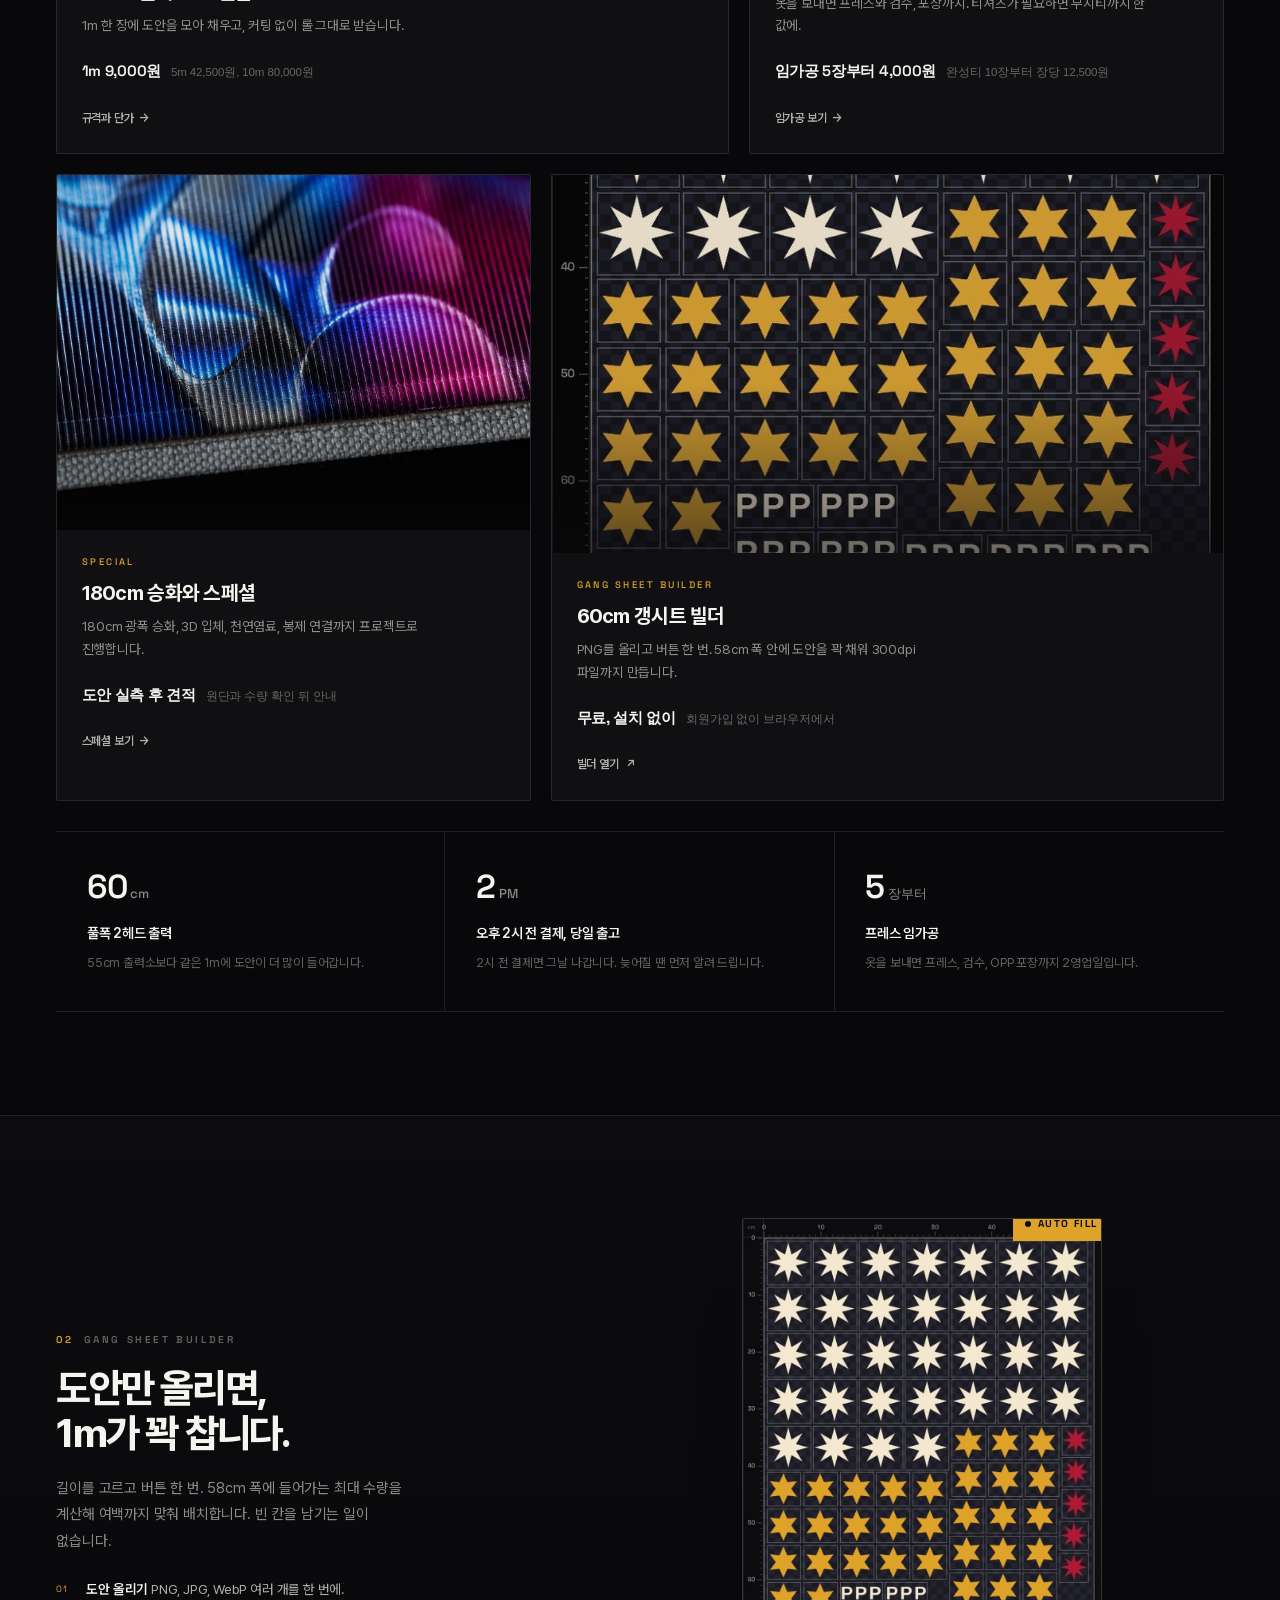
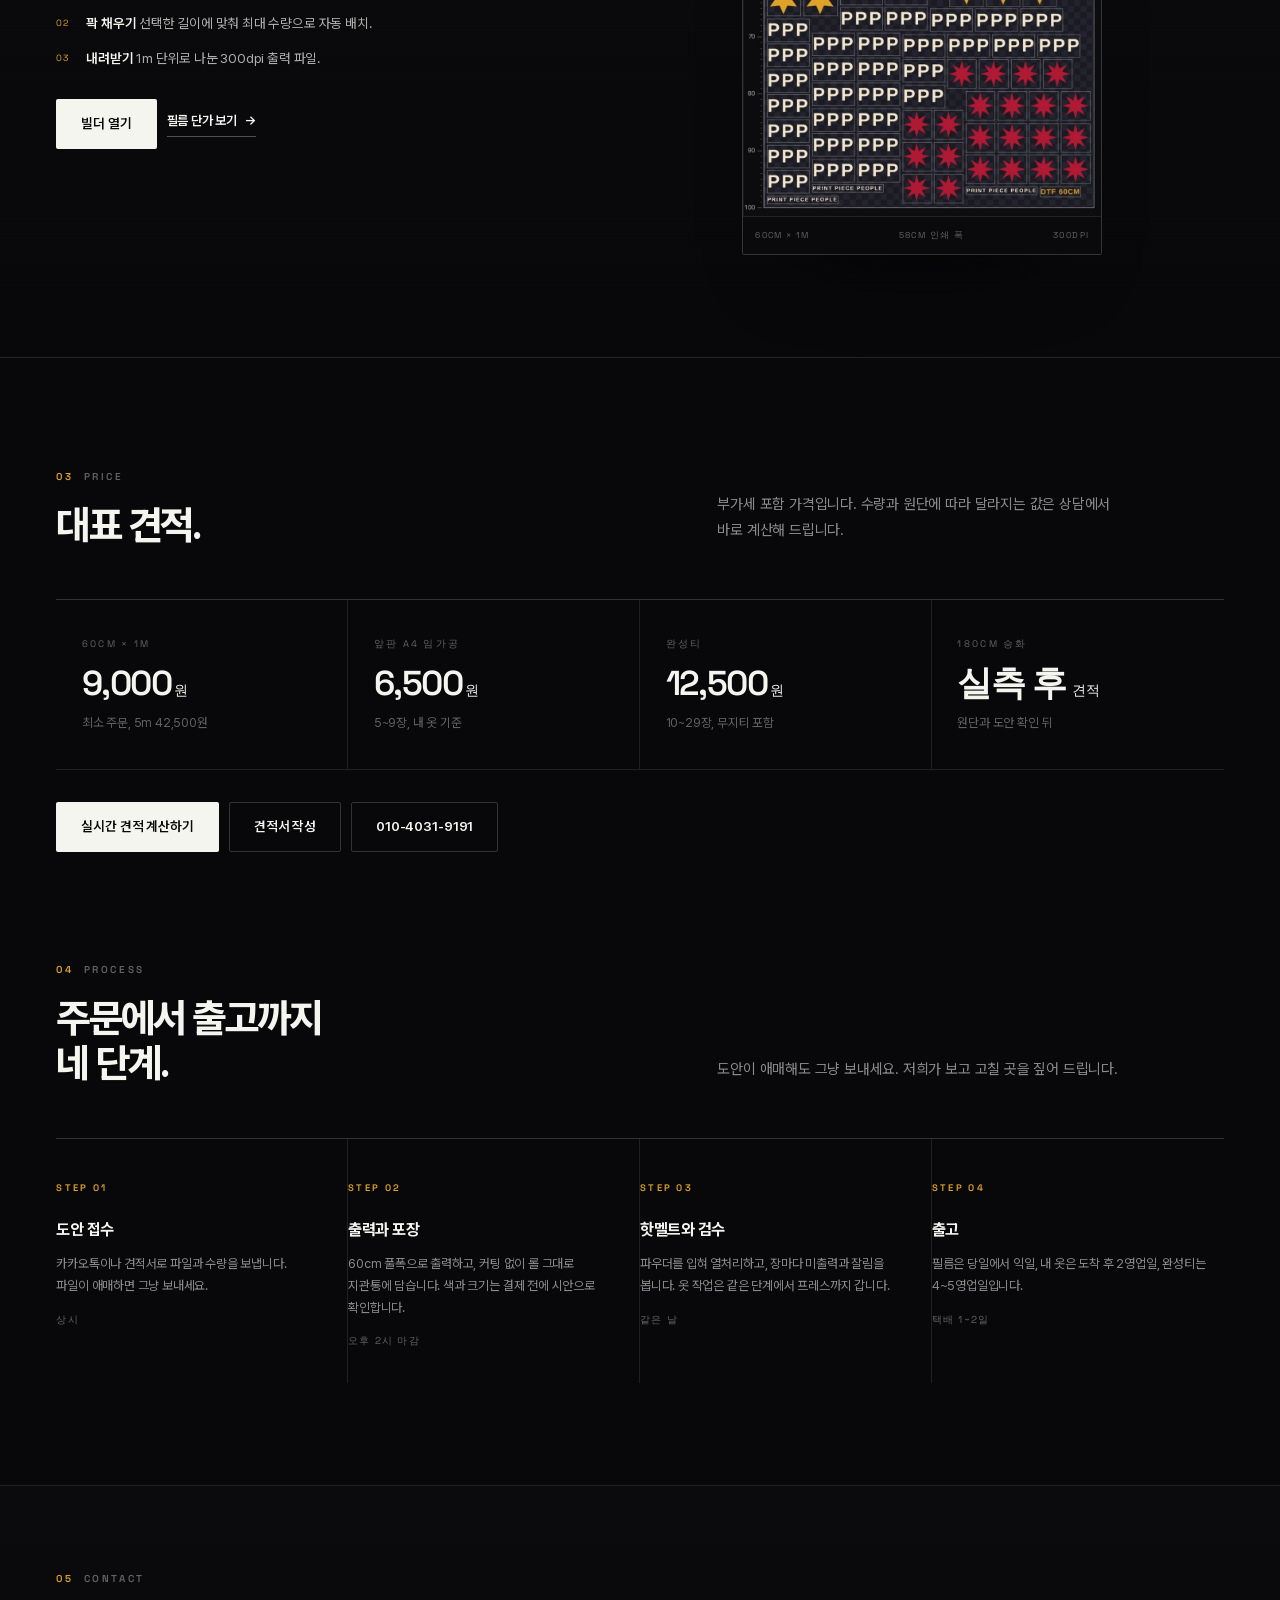
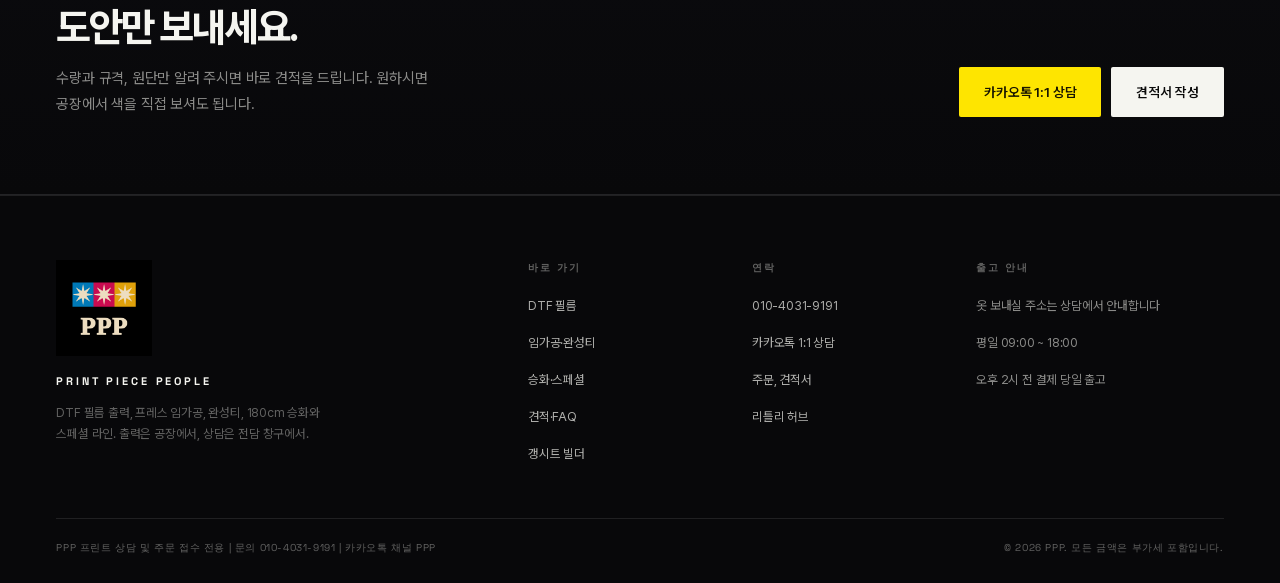
